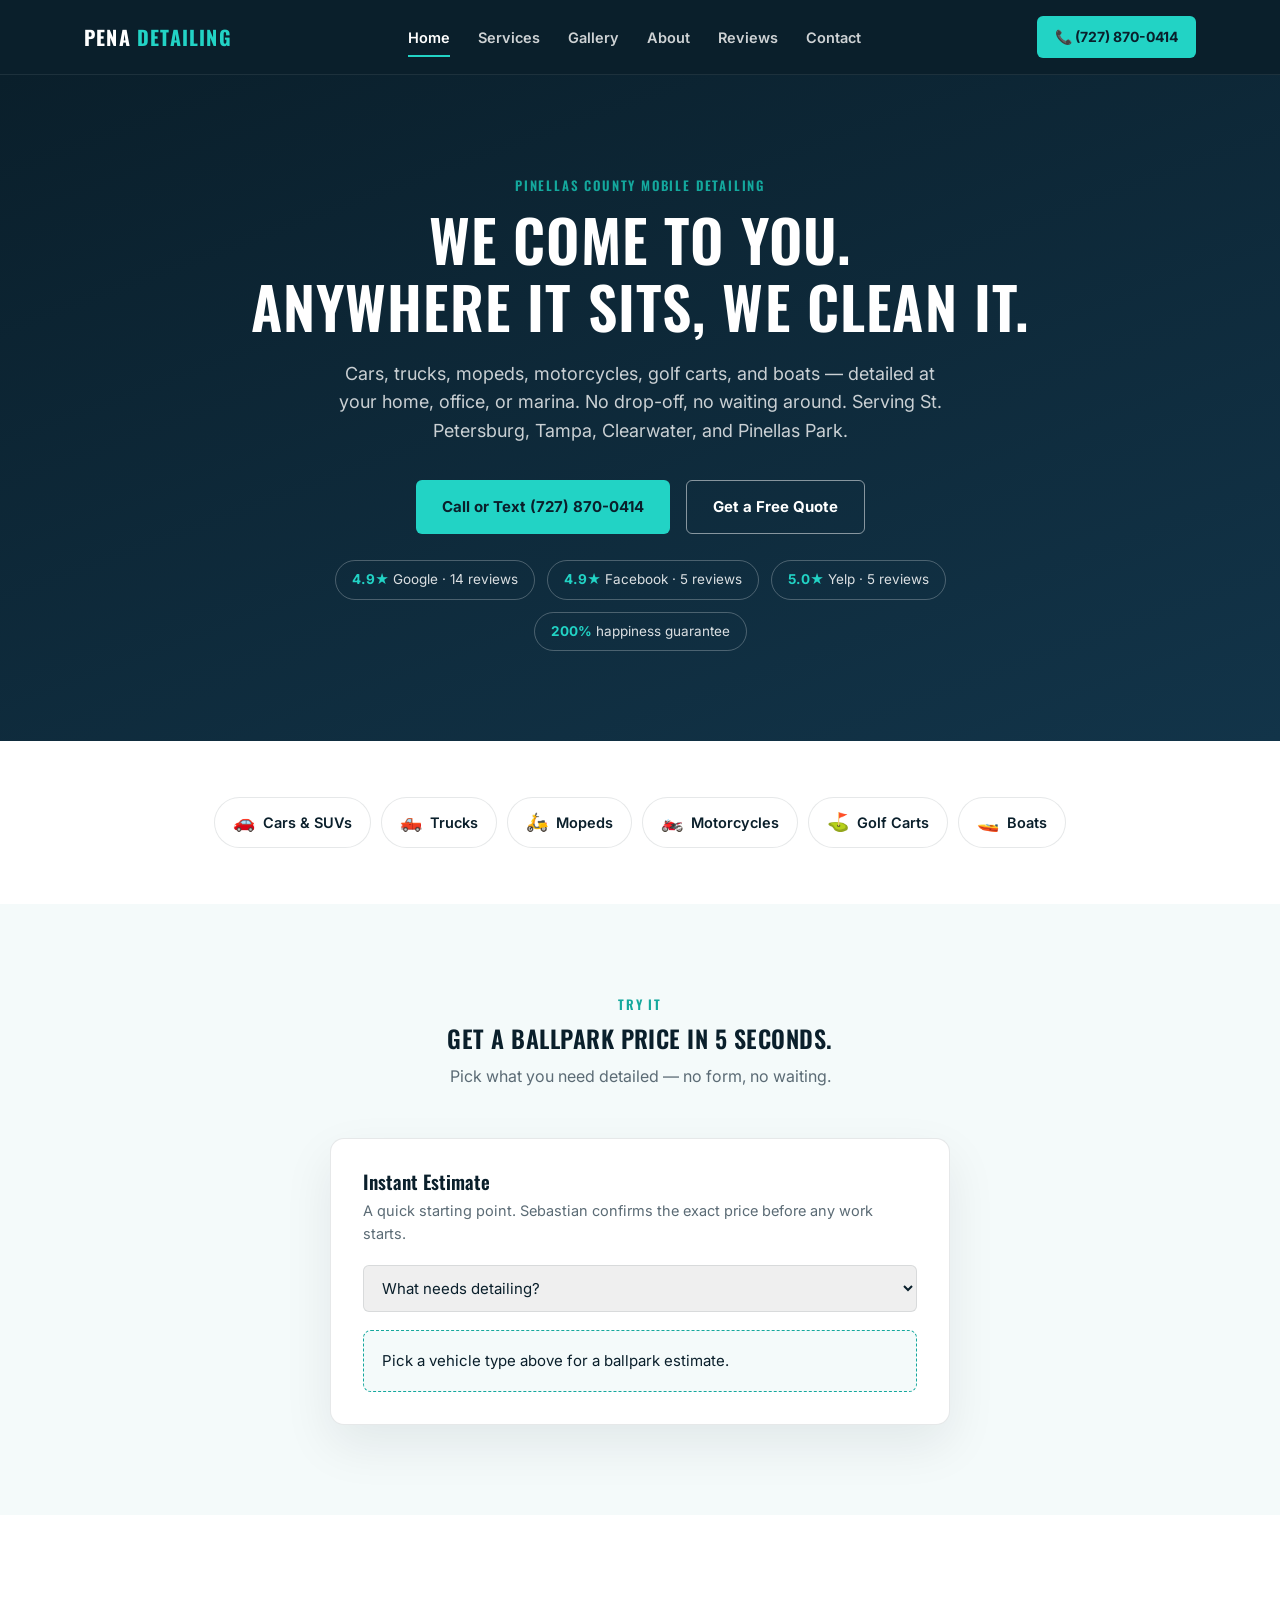
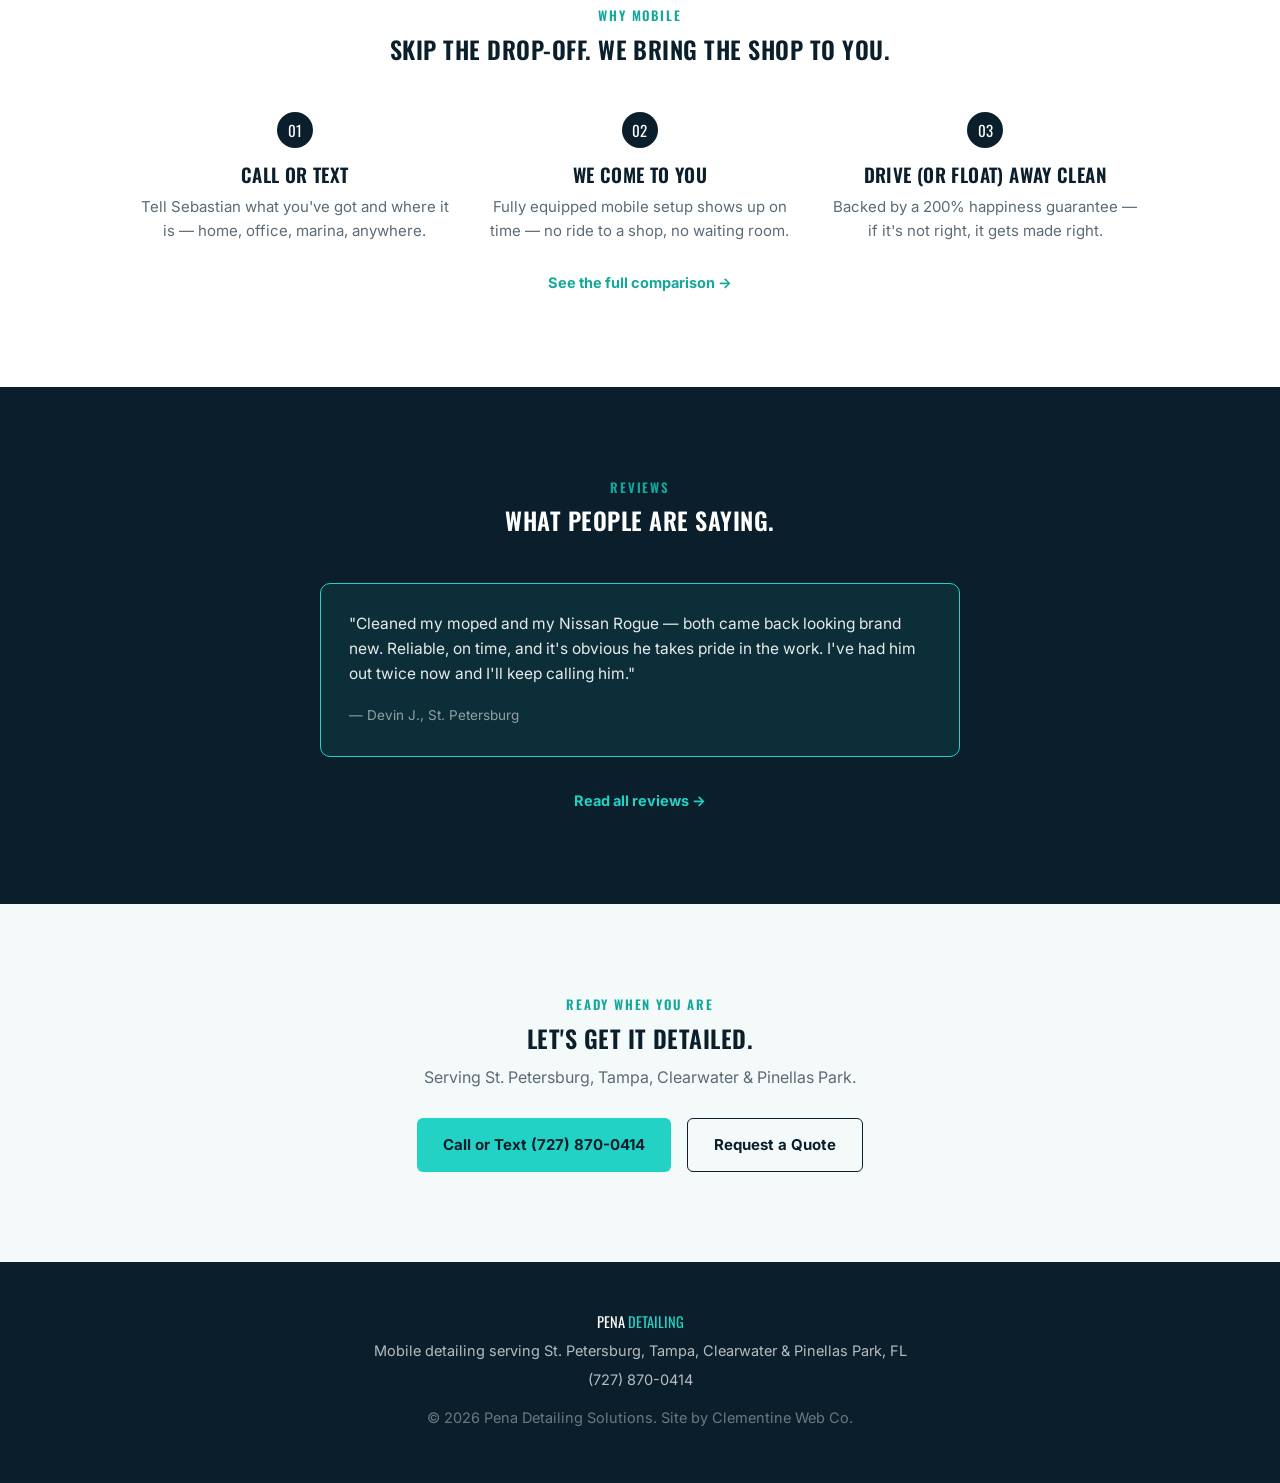
==== index.html @ 32591153 "Rebuild as full multi-page site with instant estimate tool Raised the bar since Sebastian already ha" ====
<!DOCTYPE html>
<html lang="en">
<head>
  <meta charset="UTF-8">
  <meta name="viewport" content="width=device-width, initial-scale=1.0">
  <title>Pena Detailing Solutions | Mobile Auto &amp; Boat Detailing — St. Petersburg, FL</title>
  <meta name="description" content="Mobile detailing that comes to you. Cars, trucks, mopeds, motorcycles, golf carts, and boats — detailed at your home, office, or marina across St. Petersburg, Tampa, Clearwater, and Pinellas Park.">

  <link rel="icon" href="data:,">
  <link rel="preconnect" href="https://fonts.googleapis.com">
  <link rel="preconnect" href="https://fonts.gstatic.com" crossorigin>
  <link href="https://fonts.googleapis.com/css2?family=Oswald:wght@500;600;700&family=Inter:wght@400;500;600;700&display=swap" rel="stylesheet">
  <link rel="stylesheet" href="styles.css">
</head>
<body>

  <header class="nav">
    <div class="nav__inner">
      <a href="index.html" class="nav__logo">PENA <span>DETAILING</span></a>
      <nav class="nav__links" id="navLinks">
        <a href="index.html">Home</a>
        <a href="services.html">Services</a>
        <a href="gallery.html">Gallery</a>
        <a href="about.html">About</a>
        <a href="reviews.html">Reviews</a>
        <a href="contact.html">Contact</a>
      </nav>
      <a href="tel:7278700414" class="btn btn--nav nav__cta">📞 (727) 870-0414</a>
      <button class="nav__toggle" id="navToggle" aria-label="Toggle menu" aria-expanded="false">☰</button>
    </div>
  </header>

  <main>

    <!-- HERO -->
    <section class="hero">
      <div class="hero__inner">
        <p class="eyebrow">Pinellas County Mobile Detailing</p>
        <h1>We come to you.<br>Anywhere it sits, we clean it.</h1>
        <p class="hero__sub">Cars, trucks, mopeds, motorcycles, golf carts, and boats — detailed at your home, office, or marina. No drop-off, no waiting around. Serving St. Petersburg, Tampa, Clearwater, and Pinellas Park.</p>
        <div class="hero__actions">
          <a href="tel:7278700414" class="btn btn--primary">Call or Text (727) 870-0414</a>
          <a href="contact.html" class="btn btn--ghost">Get a Free Quote</a>
        </div>
        <div class="badge-row">
          <span class="badge-pill"><strong>4.9★</strong> Google · 14 reviews</span>
          <span class="badge-pill"><strong>4.9★</strong> Facebook · 5 reviews</span>
          <span class="badge-pill"><strong>5.0★</strong> Yelp · 5 reviews</span>
          <span class="badge-pill"><strong>200%</strong> happiness guarantee</span>
        </div>
      </div>
    </section>

    <!-- VEHICLE STRIP -->
    <section class="services reveal" style="padding-top:56px; padding-bottom:56px;">
      <div class="vehicle-strip">
        <span class="vehicle-chip"><span class="emoji">🚗</span> Cars &amp; SUVs</span>
        <span class="vehicle-chip"><span class="emoji">🛻</span> Trucks</span>
        <span class="vehicle-chip"><span class="emoji">🛵</span> Mopeds</span>
        <span class="vehicle-chip"><span class="emoji">🏍️</span> Motorcycles</span>
        <span class="vehicle-chip"><span class="emoji">⛳</span> Golf Carts</span>
        <span class="vehicle-chip"><span class="emoji">🚤</span> Boats</span>
      </div>
    </section>

    <!-- INSTANT ESTIMATE -->
    <section class="how reveal">
      <div class="section__head">
        <p class="eyebrow">Try It</p>
        <h2>Get a ballpark price in 5 seconds.</h2>
        <p class="section__sub">Pick what you need detailed — no form, no waiting.</p>
      </div>
      <div class="estimator">
        <h3>Instant Estimate</h3>
        <p class="estimator__sub">A quick starting point. Sebastian confirms the exact price before any work starts.</p>
        <div class="estimator__row">
          <select id="est-vehicle">
            <option value="" disabled selected>What needs detailing?</option>
            <option value="car">Car / SUV</option>
            <option value="truck">Truck</option>
            <option value="moped">Moped</option>
            <option value="motorcycle">Motorcycle</option>
            <option value="golfcart">Golf Cart</option>
            <option value="boat">Boat</option>
          </select>
          <div id="est-length-wrap" style="display:none; flex:1; min-width:160px;">
            <input type="number" id="est-length" placeholder="Boat length (ft)" min="1">
          </div>
        </div>
        <div class="estimator__result" id="est-result">Pick a vehicle type above for a ballpark estimate.</div>
      </div>
    </section>

    <!-- WHY MOBILE (condensed) -->
    <section class="services reveal">
      <div class="section__head">
        <p class="eyebrow">Why Mobile</p>
        <h2>Skip the drop-off. We bring the shop to you.</h2>
      </div>
      <div class="how-grid">
        <div class="how-step">
          <span class="how-step__num">01</span>
          <h3>Call or text</h3>
          <p>Tell Sebastian what you've got and where it is — home, office, marina, anywhere.</p>
        </div>
        <div class="how-step">
          <span class="how-step__num">02</span>
          <h3>We come to you</h3>
          <p>Fully equipped mobile setup shows up on time — no ride to a shop, no waiting room.</p>
        </div>
        <div class="how-step">
          <span class="how-step__num">03</span>
          <h3>Drive (or float) away clean</h3>
          <p>Backed by a 200% happiness guarantee — if it's not right, it gets made right.</p>
        </div>
      </div>
      <p style="text-align:center; margin-top:20px;"><a href="about.html" class="section__link">See the full comparison →</a></p>
    </section>

    <!-- FEATURED REVIEW -->
    <section class="reviews reveal">
      <div class="section__head">
        <p class="eyebrow">Reviews</p>
        <h2>What people are saying.</h2>
      </div>
      <div class="review-grid" style="grid-template-columns: 1fr; max-width:640px;">
        <blockquote class="review review--featured">
          <p>"Cleaned my moped and my Nissan Rogue — both came back looking brand new. Reliable, on time, and it's obvious he takes pride in the work. I've had him out twice now and I'll keep calling him."</p>
          <cite>— Devin J., St. Petersburg</cite>
        </blockquote>
      </div>
      <p style="text-align:center; margin-top:24px;"><a href="reviews.html" class="section__link" style="color: var(--aqua);">Read all reviews →</a></p>
    </section>

    <!-- FINAL CTA -->
    <section class="contact reveal">
      <div class="contact__inner">
        <p class="eyebrow">Ready When You Are</p>
        <h2>Let's get it detailed.</h2>
        <p class="section__sub">Serving St. Petersburg, Tampa, Clearwater &amp; Pinellas Park.</p>
        <div style="margin-top:28px; display:flex; gap:16px; justify-content:center; flex-wrap:wrap;">
          <a href="tel:7278700414" class="btn btn--primary">Call or Text (727) 870-0414</a>
          <a href="contact.html" class="btn btn--ghost" style="color:var(--navy); border-color: var(--navy);">Request a Quote</a>
        </div>
      </div>
    </section>

  </main>

  <footer class="footer">
    <div class="footer__inner">
      <p class="footer__logo">PENA <span>DETAILING</span></p>
      <p>Mobile detailing serving St. Petersburg, Tampa, Clearwater &amp; Pinellas Park, FL</p>
      <p><a href="tel:7278700414">(727) 870-0414</a></p>
      <p class="footer__fine">© 2026 Pena Detailing Solutions. Site by Clementine Web Co.</p>
    </div>
  </footer>

  <a href="tel:7278700414" class="sticky-call">📞 Call or Text (727) 870-0414</a>

  <script src="script.js"></script>
</body>
</html>
---- styles.css ----
:root {
  --navy: #0A1F2B;
  --navy-2: #0F2C3D;
  --navy-3: #123449;
  --aqua: #22D3C5;
  --aqua-dark: #14A89D;
  --white: #FFFFFF;
  --ink: #0A1F2B;
  --muted: #5B6B75;
  --line: rgba(10, 31, 43, 0.1);

  --font-display: 'Oswald', sans-serif;
  --font-body: 'Inter', sans-serif;
}

* { box-sizing: border-box; margin: 0; padding: 0; }

html { scroll-behavior: smooth; }

body {
  font-family: var(--font-body);
  color: var(--ink);
  background: var(--white);
  line-height: 1.6;
  -webkit-font-smoothing: antialiased;
}

h1, h2, h3 {
  font-family: var(--font-display);
  font-weight: 600;
  text-transform: uppercase;
  letter-spacing: 0.02em;
  line-height: 1.15;
}

a { color: inherit; text-decoration: none; }

.eyebrow {
  font-family: var(--font-display);
  font-weight: 600;
  letter-spacing: 0.14em;
  text-transform: uppercase;
  font-size: 13px;
  color: var(--aqua-dark);
  margin-bottom: 10px;
}

.section__head { max-width: 640px; margin: 0 auto 48px; text-align: center; }
.section__sub { color: var(--muted); font-size: 16px; margin-top: 12px; }
.placeholder-flag { font-style: italic; opacity: 0.85; }

/* Buttons */
.btn {
  display: inline-flex;
  align-items: center;
  justify-content: center;
  gap: 8px;
  padding: 14px 26px;
  border-radius: 6px;
  font-weight: 700;
  font-size: 15px;
  transition: transform 0.15s ease, box-shadow 0.15s ease, background 0.15s ease;
  white-space: nowrap;
}
.btn--primary { background: var(--aqua); color: var(--navy); }
.btn--primary:hover { background: var(--aqua-dark); transform: translateY(-1px); }
.btn--ghost { background: transparent; color: var(--white); border: 1.5px solid rgba(255,255,255,0.5); }
.btn--ghost:hover { border-color: var(--white); }
.btn--large { padding: 18px 32px; font-size: 17px; width: 100%; }
.btn--nav { background: var(--aqua); color: var(--navy); padding: 10px 18px; font-size: 14px; }
.btn--nav:hover { background: var(--aqua-dark); }

/* Nav */
.nav {
  position: sticky; top: 0; z-index: 100;
  background: var(--navy);
  border-bottom: 1px solid rgba(255,255,255,0.08);
}
.nav__inner {
  max-width: 1160px; margin: 0 auto; padding: 16px 24px;
  display: flex; align-items: center; justify-content: space-between; gap: 24px;
}
.nav__logo {
  font-family: var(--font-display); font-weight: 700; letter-spacing: 0.06em;
  color: var(--white); font-size: 20px;
}
.nav__logo span { color: var(--aqua); }
.nav__links { display: flex; gap: 28px; font-weight: 600; font-size: 14.5px; }
.nav__links a { color: rgba(255,255,255,0.8); position: relative; padding: 4px 0; }
.nav__links a:hover { color: var(--white); }
.nav__links a.is-active { color: var(--white); }
.nav__links a.is-active::after {
  content: ''; position: absolute; left: 0; right: 0; bottom: -4px; height: 2px; background: var(--aqua);
}
.nav__toggle {
  display: none; background: none; border: none; color: var(--white); font-size: 26px;
  line-height: 1; cursor: pointer;
}

@media (max-width: 820px) {
  .nav__links {
    position: absolute; top: 100%; left: 0; right: 0; background: var(--navy);
    flex-direction: column; gap: 0; max-height: 0; overflow: hidden;
    transition: max-height 0.25s ease; border-bottom: 1px solid rgba(255,255,255,0.08);
  }
  .nav__links.open { max-height: 320px; }
  .nav__links a { padding: 16px 24px; border-top: 1px solid rgba(255,255,255,0.06); }
  .nav__toggle { display: block; }
  .nav__cta { display: none; }
}

/* Mobile sticky call bar */
.sticky-call {
  display: none;
}
@media (max-width: 820px) {
  .sticky-call {
    display: flex; position: fixed; bottom: 0; left: 0; right: 0; z-index: 90;
    background: var(--aqua); color: var(--navy); padding: 14px;
    align-items: center; justify-content: center; gap: 8px;
    font-family: var(--font-display); font-weight: 600; letter-spacing: 0.03em;
    box-shadow: 0 -6px 20px rgba(0,0,0,0.15);
  }
  body { padding-bottom: 58px; }
}

/* Hero */
.hero {
  background: linear-gradient(160deg, var(--navy) 0%, var(--navy-3) 100%);
  color: var(--white);
  padding: 100px 24px 90px;
  text-align: center;
}
.hero__inner { max-width: 780px; margin: 0 auto; }
.hero h1 { font-size: clamp(34px, 5.5vw, 58px); margin-bottom: 20px; }
.hero__sub { font-size: 18px; color: rgba(255,255,255,0.78); max-width: 620px; margin: 0 auto 34px; }
.hero__actions { display: flex; gap: 16px; justify-content: center; flex-wrap: wrap; margin-bottom: 26px; }
.hero__note { font-size: 14px; color: rgba(255,255,255,0.55); }

/* Services */
.services { padding: 90px 24px; max-width: 1160px; margin: 0 auto; }
.service-grid {
  display: grid; grid-template-columns: repeat(3, 1fr); gap: 24px;
}
.service-card {
  border: 1px solid var(--line); border-radius: 10px; padding: 32px 26px;
  transition: box-shadow 0.15s ease, transform 0.15s ease;
}
.service-card:hover { box-shadow: 0 12px 32px rgba(10,31,43,0.08); transform: translateY(-3px); }
.service-card__icon { font-size: 32px; display: block; margin-bottom: 14px; }
.service-card h3 { font-size: 20px; margin-bottom: 10px; }
.service-card p { color: var(--muted); font-size: 15px; margin-bottom: 14px; }
.service-card__price {
  font-family: var(--font-display); font-weight: 600; color: var(--aqua-dark);
  font-size: 18px; margin: 0; text-transform: none; letter-spacing: 0;
}

@media (max-width: 860px) {
  .service-grid { grid-template-columns: repeat(2, 1fr); }
}
@media (max-width: 560px) {
  .service-grid { grid-template-columns: 1fr; }
}

/* How it works */
.how { background: #F4FAFA; padding: 90px 24px; }
.how-grid {
  max-width: 1000px; margin: 0 auto;
  display: grid; grid-template-columns: repeat(3, 1fr); gap: 36px; text-align: center;
}
.how-step__num {
  display: inline-block; font-family: var(--font-display); font-size: 15px;
  color: var(--white); background: var(--navy); border-radius: 50%;
  width: 36px; height: 36px; line-height: 36px; margin-bottom: 16px;
}
.how-step h3 { font-size: 19px; margin-bottom: 10px; }
.how-step p { color: var(--muted); font-size: 15px; }

@media (max-width: 720px) {
  .how-grid { grid-template-columns: 1fr; }
}

/* Gallery */
.gallery { padding: 90px 24px; max-width: 1160px; margin: 0 auto; }
.gallery-grid { display: grid; grid-template-columns: repeat(4, 1fr); gap: 18px; }
.gallery-tile {
  aspect-ratio: 4/5; border-radius: 10px;
  background: repeating-linear-gradient(135deg, var(--navy-2), var(--navy-2) 12px, var(--navy-3) 12px, var(--navy-3) 24px);
  display: flex; align-items: flex-end; padding: 16px;
}
.gallery-tile span {
  color: rgba(255,255,255,0.75); font-size: 13px; font-weight: 600;
  background: rgba(10,31,43,0.55); padding: 6px 10px; border-radius: 4px;
}

@media (max-width: 860px) {
  .gallery-grid { grid-template-columns: repeat(2, 1fr); }
}

/* Reviews */
.reviews { background: var(--navy); color: var(--white); padding: 90px 24px; }
.reviews .section__sub { color: rgba(255,255,255,0.7); }
.rating-row {
  display: flex; gap: 14px; justify-content: center; flex-wrap: wrap; margin-bottom: 48px;
}
.rating-pill {
  border: 1px solid rgba(255,255,255,0.2); border-radius: 999px;
  padding: 10px 20px; font-size: 14px; color: rgba(255,255,255,0.85);
}
.rating-pill strong { color: var(--aqua); margin-right: 6px; }
.review-grid {
  max-width: 1100px; margin: 0 auto;
  display: grid; grid-template-columns: repeat(3, 1fr); gap: 24px;
}
.review {
  background: rgba(255,255,255,0.05); border: 1px solid rgba(255,255,255,0.1);
  border-radius: 10px; padding: 28px;
}
.review--featured { border-color: var(--aqua); background: rgba(34,211,197,0.08); }
.review p { font-size: 15.5px; margin-bottom: 16px; color: rgba(255,255,255,0.9); }
.review cite { font-size: 13.5px; color: rgba(255,255,255,0.55); font-style: normal; }

@media (max-width: 860px) {
  .review-grid { grid-template-columns: 1fr; }
}

/* About */
.about { padding: 90px 24px; }
.about__inner { max-width: 700px; margin: 0 auto; text-align: center; }
.about h2 { margin-bottom: 24px; font-size: clamp(26px, 4vw, 36px); }
.about p { color: var(--muted); font-size: 16.5px; margin-bottom: 16px; }

/* Contact */
.contact { background: #F4FAFA; padding: 90px 24px; }
.contact__inner { max-width: 720px; margin: 0 auto; text-align: center; }
.contact__grid { display: flex; flex-direction: column; gap: 24px; align-items: center; margin-top: 36px; }

.quote-form {
  width: 100%; max-width: 480px; text-align: left;
  background: var(--white); border: 1px solid var(--line); border-radius: 10px;
  padding: 28px; display: flex; flex-direction: column; gap: 14px;
}
.form-row { display: flex; gap: 12px; }
.quote-form input, .quote-form select, .quote-form textarea {
  width: 100%; padding: 12px 14px; border: 1px solid var(--line); border-radius: 6px;
  font-family: var(--font-body); font-size: 15px; color: var(--ink);
}
.quote-form input:focus, .quote-form select:focus, .quote-form textarea:focus {
  outline: none; border-color: var(--aqua-dark);
}
.form-note { font-size: 12.5px; color: var(--muted); text-align: center; }

@media (max-width: 520px) {
  .form-row { flex-direction: column; }
}

/* Footer */
.footer { background: var(--navy); color: rgba(255,255,255,0.7); padding: 48px 24px; text-align: center; }
.footer__logo { font-family: var(--font-display); font-size: 20px; color: var(--white); margin-bottom: 12px; }
.footer__logo span { color: var(--aqua); }
.footer p { margin-bottom: 6px; font-size: 14.5px; }
.footer__fine { font-size: 12.5px; color: rgba(255,255,255,0.4); margin-top: 14px; }

/* Scroll reveal */
.reveal { opacity: 0; transform: translateY(18px); transition: opacity 0.6s ease, transform 0.6s ease; }
.reveal.is-visible { opacity: 1; transform: none; }

/* Interior page hero (Services / Gallery / About / Reviews / Contact) */
.page-hero {
  background: linear-gradient(160deg, var(--navy) 0%, var(--navy-3) 100%);
  color: var(--white); padding: 72px 24px 56px; text-align: center;
}
.page-hero h1 { font-size: clamp(30px, 4.5vw, 46px); margin-bottom: 14px; }
.page-hero p { color: rgba(255,255,255,0.75); max-width: 560px; margin: 0 auto; font-size: 16.5px; }

/* Home page section links ("See all X") */
.section__link {
  display: inline-block; margin-top: 8px; font-weight: 700; font-size: 14.5px;
  color: var(--aqua-dark); border-bottom: 2px solid transparent;
}
.section__link:hover { border-color: var(--aqua-dark); }

/* Trust badges row (home hero) */
.badge-row { display: flex; gap: 12px; justify-content: center; flex-wrap: wrap; margin-top: 10px; }
.badge-pill {
  border: 1px solid rgba(255,255,255,0.25); border-radius: 999px; padding: 8px 16px;
  font-size: 13.5px; color: rgba(255,255,255,0.85);
}
.badge-pill strong { color: var(--aqua); }

/* Vehicle icon strip (home) */
.vehicle-strip {
  max-width: 1000px; margin: 0 auto; display: flex; justify-content: center;
  gap: 10px; flex-wrap: wrap;
}
.vehicle-chip {
  display: flex; align-items: center; gap: 8px; border: 1px solid var(--line);
  border-radius: 999px; padding: 10px 18px; font-weight: 600; font-size: 14.5px;
  background: var(--white);
}
.vehicle-chip span.emoji { font-size: 18px; }

/* Instant estimate widget */
.estimator {
  max-width: 620px; margin: 40px auto 0; background: var(--white);
  border: 1px solid var(--line); border-radius: 14px; padding: 32px;
  box-shadow: 0 20px 50px rgba(10,31,43,0.08);
}
.estimator h3 { font-size: 19px; margin-bottom: 6px; text-transform: none; letter-spacing: 0; }
.estimator__sub { color: var(--muted); font-size: 14.5px; margin-bottom: 20px; }
.estimator__row { display: flex; gap: 12px; flex-wrap: wrap; }
.estimator select, .estimator input {
  flex: 1; min-width: 160px; padding: 12px 14px; border: 1px solid var(--line);
  border-radius: 6px; font-family: var(--font-body); font-size: 15px; color: var(--ink);
}
.estimator__result {
  margin-top: 18px; padding: 18px; border-radius: 8px; background: #F4FAFA;
  border: 1px dashed var(--aqua-dark); font-size: 15px; min-height: 24px;
}
.estimator__result strong { font-family: var(--font-display); color: var(--aqua-dark); font-size: 20px; }

@media (max-width: 480px) {
  .estimator__row { flex-direction: column; }
}

/* Why mobile comparison table */
.compare { max-width: 760px; margin: 0 auto; border: 1px solid var(--line); border-radius: 12px; overflow: hidden; }
.compare-row { display: grid; grid-template-columns: 1.4fr 1fr 1fr; }
.compare-row + .compare-row { border-top: 1px solid var(--line); }
.compare-row > div { padding: 16px 18px; font-size: 14.5px; }
.compare-row.head { background: var(--navy); color: var(--white); font-family: var(--font-display); text-transform: uppercase; letter-spacing: 0.04em; font-size: 13px; }
.compare-row:not(.head) > div:first-child { font-weight: 600; color: var(--ink); }
.compare-row:not(.head) > div:nth-child(2) { color: var(--muted); }
.compare-row:not(.head) > div:nth-child(3) { color: var(--aqua-dark); font-weight: 700; }

@media (max-width: 620px) {
  .compare-row { grid-template-columns: 1fr; }
  .compare-row.head { display: none; }
  .compare-row:not(.head) { padding: 14px 18px 4px; display: block; }
  .compare-row:not(.head) > div { padding: 4px 0; }
  .compare-row:not(.head) > div:nth-child(2)::before { content: 'Traditional shop: '; font-weight: 600; color: var(--ink); }
  .compare-row:not(.head) > div:nth-child(3)::before { content: 'Pena Detailing: '; font-weight: 600; color: var(--ink); }
}

/* Service area list */
.area-grid {
  max-width: 700px; margin: 0 auto; display: grid; grid-template-columns: repeat(2, 1fr);
  gap: 14px 28px;
}
.area-item { display: flex; align-items: center; gap: 10px; font-weight: 600; font-size: 15.5px; }
.area-item .pin { color: var(--aqua-dark); font-size: 16px; }

@media (max-width: 520px) {
  .area-grid { grid-template-columns: 1fr; }
}

/* Services page: package rows */
.package {
  max-width: 900px; margin: 0 auto 20px; border: 1px solid var(--line); border-radius: 10px;
  padding: 26px 30px; display: flex; justify-content: space-between; align-items: center; gap: 20px; flex-wrap: wrap;
}
.package h3 { font-size: 19px; margin-bottom: 6px; text-transform: none; letter-spacing: 0; }
.package p { color: var(--muted); font-size: 14.5px; max-width: 480px; }
.package__price { font-family: var(--font-display); color: var(--aqua-dark); font-size: 22px; white-space: nowrap; }

/* FAQ */
.faq { max-width: 720px; margin: 0 auto; }
.faq-item { border-bottom: 1px solid var(--line); padding: 20px 0; }
.faq-item h3 { font-size: 16.5px; text-transform: none; letter-spacing: 0; margin-bottom: 8px; }
.faq-item p { color: var(--muted); font-size: 15px; }

/* Gallery page grouping */
.gallery-group-label {
  font-family: var(--font-display); text-transform: uppercase; letter-spacing: 0.06em;
  font-size: 14px; color: var(--muted); margin: 40px 0 16px; text-align: center;
}
.gallery-tile.has-video::before {
  content: '▶'; position: absolute; margin: auto; inset: 0; width: 44px; height: 44px;
  background: var(--aqua); color: var(--navy); border-radius: 50%; display: flex;
  align-items: center; justify-content: center; font-size: 15px;
}
.gallery-tile { position: relative; }
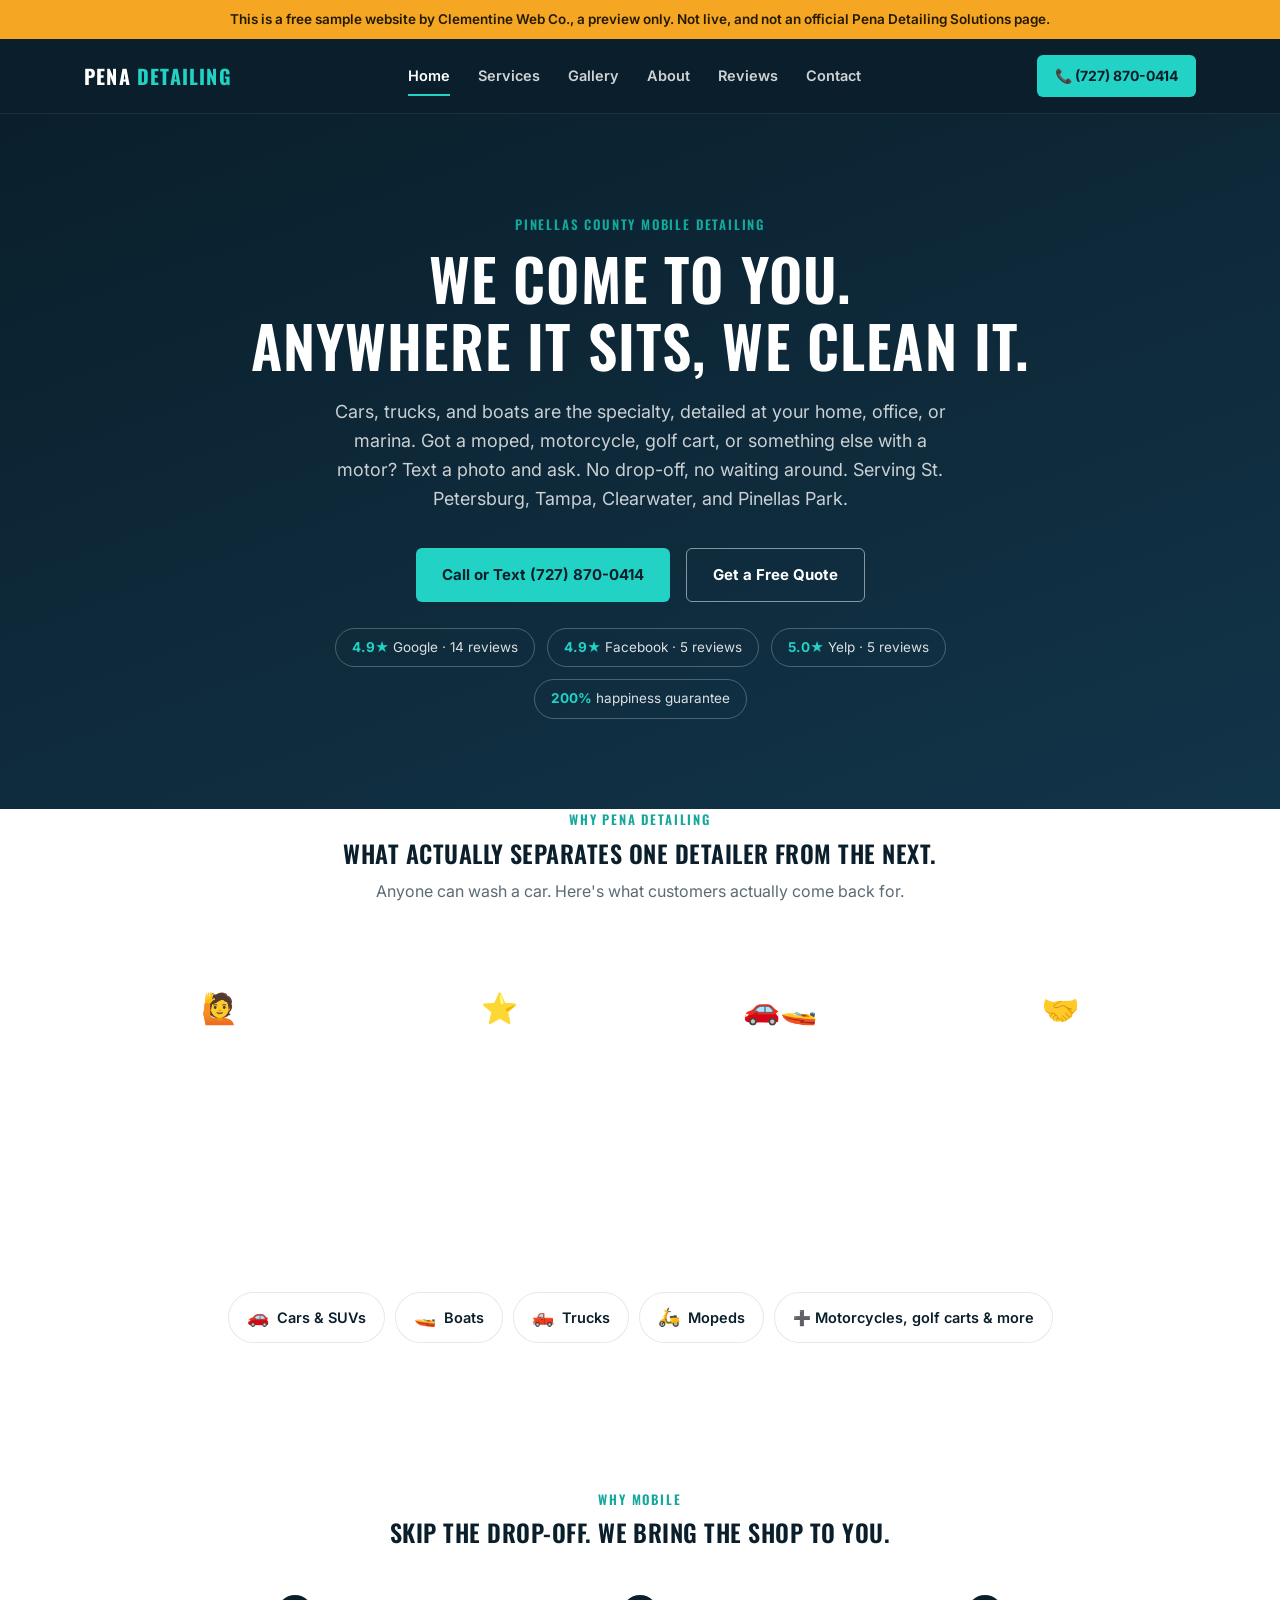
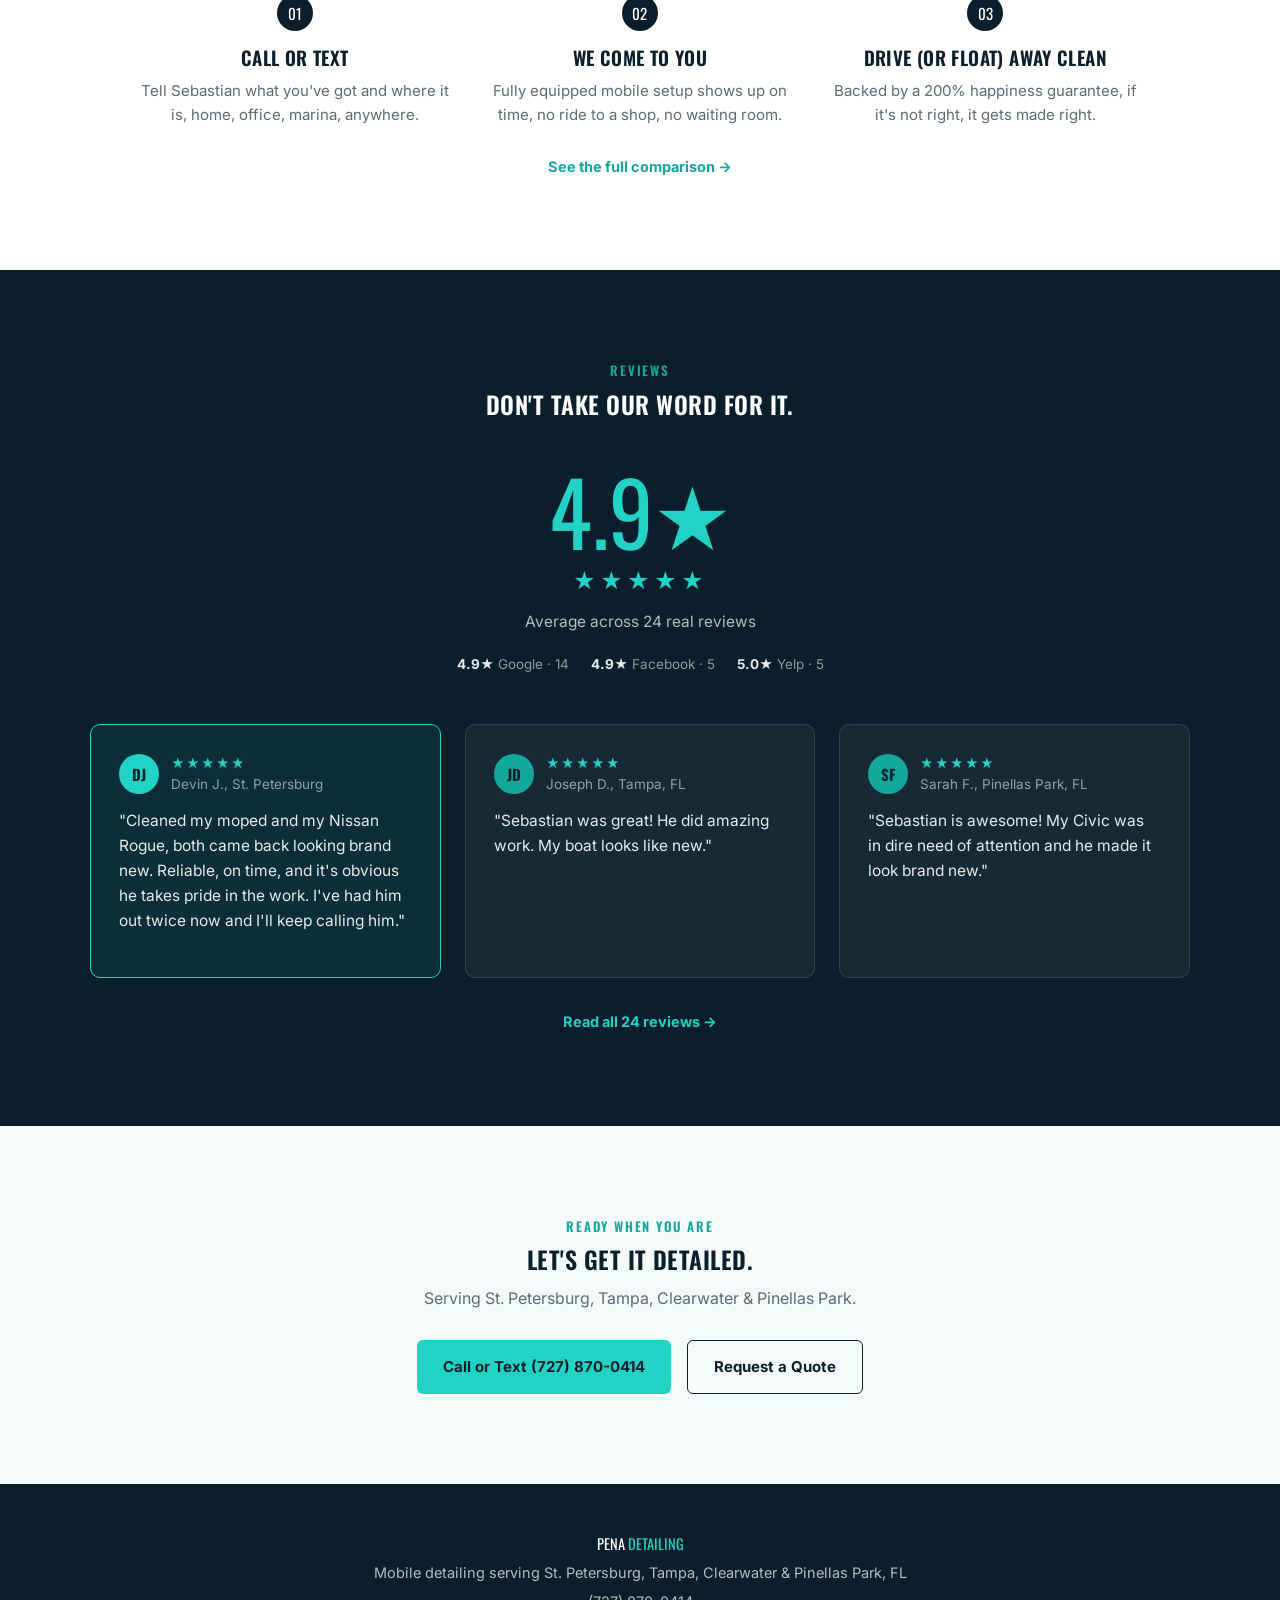
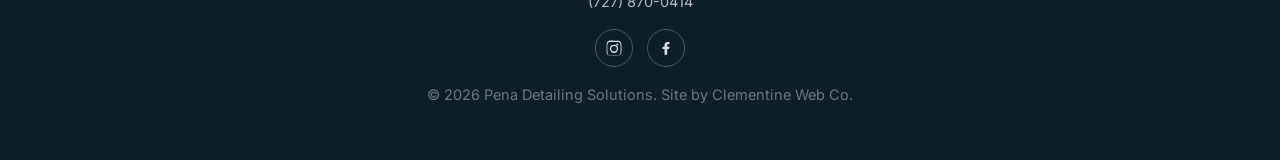
==== commit c64cb6f2: "Polish pass: real socials, bigger reviews, honest vehicle framing, no-email contact - Footer Instagr" ====
--- a/index.html
+++ b/index.html
@@ -3,8 +3,8 @@
 <head>
   <meta charset="UTF-8">
   <meta name="viewport" content="width=device-width, initial-scale=1.0">
-  <title>Pena Detailing Solutions | Mobile Auto &amp; Boat Detailing — St. Petersburg, FL</title>
-  <meta name="description" content="Mobile detailing that comes to you. Cars, trucks, mopeds, motorcycles, golf carts, and boats — detailed at your home, office, or marina across St. Petersburg, Tampa, Clearwater, and Pinellas Park.">
+  <title>Pena Detailing Solutions | Mobile Auto &amp; Boat Detailing, St. Petersburg, FL</title>
+  <meta name="description" content="Mobile detailing that comes to you. Cars, trucks, and boats are the specialty, plus mopeds, motorcycles, golf carts, and more, at your home, office, or marina across St. Petersburg, Tampa, Clearwater, and Pinellas Park.">
 
   <link rel="icon" href="data:,">
   <link rel="preconnect" href="https://fonts.googleapis.com">
@@ -14,6 +14,7 @@
 </head>
 <body>
 
+  <div class="preview-banner">This is a free sample website by Clementine Web Co., a preview only. Not live, and not an official Pena Detailing Solutions page.</div>
   <header class="nav">
     <div class="nav__inner">
       <a href="index.html" class="nav__logo">PENA <span>DETAILING</span></a>
@@ -37,7 +38,7 @@
       <div class="hero__inner">
         <p class="eyebrow">Pinellas County Mobile Detailing</p>
         <h1>We come to you.<br>Anywhere it sits, we clean it.</h1>
-        <p class="hero__sub">Cars, trucks, mopeds, motorcycles, golf carts, and boats — detailed at your home, office, or marina. No drop-off, no waiting around. Serving St. Petersburg, Tampa, Clearwater, and Pinellas Park.</p>
+        <p class="hero__sub">Cars, trucks, and boats are the specialty, detailed at your home, office, or marina. Got a moped, motorcycle, golf cart, or something else with a motor? Text a photo and ask. No drop-off, no waiting around. Serving St. Petersburg, Tampa, Clearwater, and Pinellas Park.</p>
         <div class="hero__actions">
           <a href="tel:7278700414" class="btn btn--primary">Call or Text (727) 870-0414</a>
           <a href="contact.html" class="btn btn--ghost">Get a Free Quote</a>
@@ -51,43 +52,45 @@
       </div>
     </section>
 
+    <!-- WHY CHOOSE PENA DETAILING -->
+    <section class="why reveal">
+      <div class="section__head">
+        <p class="eyebrow">Why Pena Detailing</p>
+        <h2>What actually separates one detailer from the next.</h2>
+        <p class="section__sub">Anyone can wash a car. Here's what customers actually come back for.</p>
+      </div>
+      <div class="why-grid">
+        <div class="why-card">
+          <span class="why-card__icon">🙋</span>
+          <h3>Sebastian shows up, every time</h3>
+          <p>No rotating crew, no subcontractors. The person who built the reputation is the person doing your job.</p>
+        </div>
+        <div class="why-card">
+          <span class="why-card__icon">⭐</span>
+          <h3>24 five-star reviews, three platforms</h3>
+          <p>4.9+ on Google, Facebook, and Yelp. Real customers across three separate sites, not just marketing copy.</p>
+        </div>
+        <div class="why-card">
+          <span class="why-card__icon">🚗🚤</span>
+          <h3>One call covers everything you own</h3>
+          <p>Cars, trucks, and boats are the specialty, plus mopeds and most anything else with a motor. Most detailers only touch one of those.</p>
+        </div>
+        <div class="why-card">
+          <span class="why-card__icon">🤝</span>
+          <h3>200% happiness guarantee</h3>
+          <p>Backed by an actual guarantee, not just a promise. If it's not right, it gets made right.</p>
+        </div>
+      </div>
+    </section>
+
     <!-- VEHICLE STRIP -->
     <section class="services reveal" style="padding-top:56px; padding-bottom:56px;">
       <div class="vehicle-strip">
         <span class="vehicle-chip"><span class="emoji">🚗</span> Cars &amp; SUVs</span>
+        <span class="vehicle-chip"><span class="emoji">🚤</span> Boats</span>
         <span class="vehicle-chip"><span class="emoji">🛻</span> Trucks</span>
         <span class="vehicle-chip"><span class="emoji">🛵</span> Mopeds</span>
-        <span class="vehicle-chip"><span class="emoji">🏍️</span> Motorcycles</span>
-        <span class="vehicle-chip"><span class="emoji">⛳</span> Golf Carts</span>
-        <span class="vehicle-chip"><span class="emoji">🚤</span> Boats</span>
-      </div>
-    </section>
-
-    <!-- INSTANT ESTIMATE -->
-    <section class="how reveal">
-      <div class="section__head">
-        <p class="eyebrow">Try It</p>
-        <h2>Get a ballpark price in 5 seconds.</h2>
-        <p class="section__sub">Pick what you need detailed — no form, no waiting.</p>
-      </div>
-      <div class="estimator">
-        <h3>Instant Estimate</h3>
-        <p class="estimator__sub">A quick starting point. Sebastian confirms the exact price before any work starts.</p>
-        <div class="estimator__row">
-          <select id="est-vehicle">
-            <option value="" disabled selected>What needs detailing?</option>
-            <option value="car">Car / SUV</option>
-            <option value="truck">Truck</option>
-            <option value="moped">Moped</option>
-            <option value="motorcycle">Motorcycle</option>
-            <option value="golfcart">Golf Cart</option>
-            <option value="boat">Boat</option>
-          </select>
-          <div id="est-length-wrap" style="display:none; flex:1; min-width:160px;">
-            <input type="number" id="est-length" placeholder="Boat length (ft)" min="1">
-          </div>
-        </div>
-        <div class="estimator__result" id="est-result">Pick a vehicle type above for a ballpark estimate.</div>
+        <span class="vehicle-chip">➕ Motorcycles, golf carts &amp; more</span>
       </div>
     </section>
 
@@ -101,35 +104,73 @@
         <div class="how-step">
           <span class="how-step__num">01</span>
           <h3>Call or text</h3>
-          <p>Tell Sebastian what you've got and where it is — home, office, marina, anywhere.</p>
+          <p>Tell Sebastian what you've got and where it is, home, office, marina, anywhere.</p>
         </div>
         <div class="how-step">
           <span class="how-step__num">02</span>
           <h3>We come to you</h3>
-          <p>Fully equipped mobile setup shows up on time — no ride to a shop, no waiting room.</p>
+          <p>Fully equipped mobile setup shows up on time, no ride to a shop, no waiting room.</p>
         </div>
         <div class="how-step">
           <span class="how-step__num">03</span>
           <h3>Drive (or float) away clean</h3>
-          <p>Backed by a 200% happiness guarantee — if it's not right, it gets made right.</p>
+          <p>Backed by a 200% happiness guarantee, if it's not right, it gets made right.</p>
         </div>
       </div>
       <p style="text-align:center; margin-top:20px;"><a href="about.html" class="section__link">See the full comparison →</a></p>
     </section>
 
-    <!-- FEATURED REVIEW -->
+    <!-- REVIEWS -->
     <section class="reviews reveal">
       <div class="section__head">
         <p class="eyebrow">Reviews</p>
-        <h2>What people are saying.</h2>
-      </div>
-      <div class="review-grid" style="grid-template-columns: 1fr; max-width:640px;">
+        <h2>Don't take our word for it.</h2>
+      </div>
+
+      <div class="review-stat">
+        <div class="review-stat__number">4.9★</div>
+        <div class="review-stat__stars">★★★★★</div>
+        <p class="review-stat__label">Average across 24 real reviews</p>
+        <div class="review-stat__breakdown">
+          <span><strong>4.9★</strong> Google · 14</span>
+          <span><strong>4.9★</strong> Facebook · 5</span>
+          <span><strong>5.0★</strong> Yelp · 5</span>
+        </div>
+      </div>
+
+      <div class="review-grid">
         <blockquote class="review review--featured">
-          <p>"Cleaned my moped and my Nissan Rogue — both came back looking brand new. Reliable, on time, and it's obvious he takes pride in the work. I've had him out twice now and I'll keep calling him."</p>
-          <cite>— Devin J., St. Petersburg</cite>
+          <div class="review__top">
+            <div class="review__avatar">DJ</div>
+            <div class="review__meta">
+              <div class="review__stars">★★★★★</div>
+              <cite>Devin J., St. Petersburg</cite>
+            </div>
+          </div>
+          <p>"Cleaned my moped and my Nissan Rogue, both came back looking brand new. Reliable, on time, and it's obvious he takes pride in the work. I've had him out twice now and I'll keep calling him."</p>
         </blockquote>
-      </div>
-      <p style="text-align:center; margin-top:24px;"><a href="reviews.html" class="section__link" style="color: var(--aqua);">Read all reviews →</a></p>
+        <blockquote class="review">
+          <div class="review__top">
+            <div class="review__avatar">JD</div>
+            <div class="review__meta">
+              <div class="review__stars">★★★★★</div>
+              <cite>Joseph D., Tampa, FL</cite>
+            </div>
+          </div>
+          <p>"Sebastian was great! He did amazing work. My boat looks like new."</p>
+        </blockquote>
+        <blockquote class="review">
+          <div class="review__top">
+            <div class="review__avatar">SF</div>
+            <div class="review__meta">
+              <div class="review__stars">★★★★★</div>
+              <cite>Sarah F., Pinellas Park, FL</cite>
+            </div>
+          </div>
+          <p>"Sebastian is awesome! My Civic was in dire need of attention and he made it look brand new."</p>
+        </blockquote>
+      </div>
+      <p style="text-align:center; margin-top:24px;"><a href="reviews.html" class="section__link" style="color: var(--aqua);">Read all 24 reviews →</a></p>
     </section>
 
     <!-- FINAL CTA -->
@@ -152,6 +193,14 @@
       <p class="footer__logo">PENA <span>DETAILING</span></p>
       <p>Mobile detailing serving St. Petersburg, Tampa, Clearwater &amp; Pinellas Park, FL</p>
       <p><a href="tel:7278700414">(727) 870-0414</a></p>
+      <div class="footer__social">
+        <a href="https://www.instagram.com/penasolutionsdetailing/" target="_blank" rel="noopener" aria-label="Instagram">
+          <svg viewBox="0 0 24 24"><path d="M12 2.2c3.2 0 3.6 0 4.8.1 1.2.1 1.9.2 2.4.4.6.2 1 .5 1.4.9.4.4.7.8.9 1.4.2.5.3 1.2.4 2.4.1 1.2.1 1.6.1 4.8s0 3.6-.1 4.8c-.1 1.2-.2 1.9-.4 2.4-.2.6-.5 1-.9 1.4-.4.4-.8.7-1.4.9-.5.2-1.2.3-2.4.4-1.2.1-1.6.1-4.8.1s-3.6 0-4.8-.1c-1.2-.1-1.9-.2-2.4-.4-.6-.2-1-.5-1.4-.9-.4-.4-.7-.8-.9-1.4-.2-.5-.3-1.2-.4-2.4C2.2 15.6 2.2 15.2 2.2 12s0-3.6.1-4.8c.1-1.2.2-1.9.4-2.4.2-.6.5-1 .9-1.4.4-.4.8-.7 1.4-.9.5-.2 1.2-.3 2.4-.4C8.4 2.2 8.8 2.2 12 2.2zm0 1.8c-3.1 0-3.5 0-4.7.1-1 .05-1.5.2-1.9.3-.5.2-.8.4-1.1.7-.3.3-.5.6-.7 1.1-.1.4-.3.9-.3 1.9-.1 1.2-.1 1.6-.1 4.7s0 3.5.1 4.7c.05 1 .2 1.5.3 1.9.2.5.4.8.7 1.1.3.3.6.5 1.1.7.4.1.9.3 1.9.3 1.2.1 1.6.1 4.7.1s3.5 0 4.7-.1c1-.05 1.5-.2 1.9-.3.5-.2.8-.4 1.1-.7.3-.3.5-.6.7-1.1.1-.4.3-.9.3-1.9.1-1.2.1-1.6.1-4.7s0-3.5-.1-4.7c-.05-1-.2-1.5-.3-1.9-.2-.5-.4-.8-.7-1.1-.3-.3-.6-.5-1.1-.7-.4-.1-.9-.3-1.9-.3-1.2-.1-1.6-.1-4.7-.1zm0 3.5a5.5 5.5 0 1 1 0 11 5.5 5.5 0 0 1 0-11zm0 1.8a3.7 3.7 0 1 0 0 7.4 3.7 3.7 0 0 0 0-7.4zm5.7-2a1.3 1.3 0 1 1-2.6 0 1.3 1.3 0 0 1 2.6 0z"/></svg>
+        </a>
+        <a href="https://www.facebook.com/people/Sebastian-Pena/100035307390961/" target="_blank" rel="noopener" aria-label="Facebook">
+          <svg viewBox="0 0 24 24"><path d="M13.5 21v-7.6h2.6l.4-3H13.5V8.4c0-.9.2-1.5 1.5-1.5h1.6V4.2C16.3 4.1 15.3 4 14.1 4c-2.4 0-4.1 1.5-4.1 4.2v2.2H7.4v3h2.6V21h3.5z"/></svg>
+        </a>
+      </div>
       <p class="footer__fine">© 2026 Pena Detailing Solutions. Site by Clementine Web Co.</p>
     </div>
   </footer>
--- a/styles.css
+++ b/styles.css
@@ -14,6 +14,13 @@
 }
 
 * { box-sizing: border-box; margin: 0; padding: 0; }
+
+/* Preview notice, remove this whole block when/if this becomes the real site */
+.preview-banner {
+  background: #F5A623; color: #241A00; text-align: center;
+  font-family: var(--font-body); font-weight: 600; font-size: 13.5px;
+  padding: 10px 16px; line-height: 1.4;
+}
 
 html { scroll-behavior: smooth; }
 
@@ -300,29 +307,6 @@
 }
 .vehicle-chip span.emoji { font-size: 18px; }
 
-/* Instant estimate widget */
-.estimator {
-  max-width: 620px; margin: 40px auto 0; background: var(--white);
-  border: 1px solid var(--line); border-radius: 14px; padding: 32px;
-  box-shadow: 0 20px 50px rgba(10,31,43,0.08);
-}
-.estimator h3 { font-size: 19px; margin-bottom: 6px; text-transform: none; letter-spacing: 0; }
-.estimator__sub { color: var(--muted); font-size: 14.5px; margin-bottom: 20px; }
-.estimator__row { display: flex; gap: 12px; flex-wrap: wrap; }
-.estimator select, .estimator input {
-  flex: 1; min-width: 160px; padding: 12px 14px; border: 1px solid var(--line);
-  border-radius: 6px; font-family: var(--font-body); font-size: 15px; color: var(--ink);
-}
-.estimator__result {
-  margin-top: 18px; padding: 18px; border-radius: 8px; background: #F4FAFA;
-  border: 1px dashed var(--aqua-dark); font-size: 15px; min-height: 24px;
-}
-.estimator__result strong { font-family: var(--font-display); color: var(--aqua-dark); font-size: 20px; }
-
-@media (max-width: 480px) {
-  .estimator__row { flex-direction: column; }
-}
-
 /* Why mobile comparison table */
 .compare { max-width: 760px; margin: 0 auto; border: 1px solid var(--line); border-radius: 12px; overflow: hidden; }
 .compare-row { display: grid; grid-template-columns: 1.4fr 1fr 1fr; }
@@ -380,3 +364,73 @@
   align-items: center; justify-content: center; font-size: 15px;
 }
 .gallery-tile { position: relative; }
+
+/* Footer social icons */
+.footer__social { display: flex; gap: 14px; justify-content: center; margin: 16px 0; }
+.footer__social a {
+  width: 38px; height: 38px; border-radius: 50%; border: 1px solid rgba(255,255,255,0.25);
+  display: flex; align-items: center; justify-content: center; transition: border-color 0.15s ease, background 0.15s ease;
+}
+.footer__social a:hover { border-color: var(--aqua); background: rgba(34,211,197,0.1); }
+.footer__social svg { width: 18px; height: 18px; fill: rgba(255,255,255,0.85); }
+
+/* Why Choose / differentiators */
+.why-grid {
+  max-width: 1100px; margin: 0 auto; display: grid; grid-template-columns: repeat(4, 1fr); gap: 22px;
+}
+.why-card {
+  text-align: center; padding: 30px 20px; border-radius: 10px; background: rgba(255,255,255,0.04);
+  border: 1px solid rgba(255,255,255,0.1);
+}
+.why-card__icon { font-size: 30px; display: block; margin-bottom: 14px; }
+.why-card h3 { font-size: 17px; margin-bottom: 8px; text-transform: none; letter-spacing: 0; color: var(--white); }
+.why-card p { font-size: 14px; color: rgba(255,255,255,0.65); }
+
+@media (max-width: 900px) { .why-grid { grid-template-columns: repeat(2, 1fr); } }
+@media (max-width: 520px) { .why-grid { grid-template-columns: 1fr; } }
+
+/* Big review stat block */
+.review-stat {
+  max-width: 720px; margin: 0 auto 48px; text-align: center;
+}
+.review-stat__number {
+  font-family: var(--font-display); font-size: clamp(56px, 8vw, 88px); color: var(--aqua);
+  line-height: 1;
+}
+.review-stat__stars { font-size: 22px; letter-spacing: 4px; margin: 10px 0; color: var(--aqua); }
+.review-stat__label { color: rgba(255,255,255,0.7); font-size: 15.5px; }
+.review-stat__breakdown {
+  display: flex; gap: 22px; justify-content: center; margin-top: 20px; flex-wrap: wrap;
+  font-size: 13.5px; color: rgba(255,255,255,0.55);
+}
+.review-stat__breakdown strong { color: rgba(255,255,255,0.9); }
+
+/* Review card avatars + stars */
+.review__top { display: flex; align-items: center; gap: 12px; margin-bottom: 14px; }
+.review__avatar {
+  width: 40px; height: 40px; border-radius: 50%; background: var(--aqua-dark); color: var(--navy);
+  display: flex; align-items: center; justify-content: center; font-family: var(--font-display);
+  font-weight: 700; font-size: 15px; flex-shrink: 0;
+}
+.review__meta cite { display: block; font-size: 13.5px; }
+.review__stars { color: var(--aqua); font-size: 13px; letter-spacing: 1px; }
+.review--featured .review__avatar { background: var(--aqua); }
+
+/* Scan-to-text QR card (desktop-friendly alternative to email) */
+.qr-card {
+  max-width: 320px; margin: 0 auto; background: var(--white); border: 1px solid var(--line);
+  border-radius: 14px; padding: 26px; text-align: center; box-shadow: 0 20px 50px rgba(10,31,43,0.08);
+}
+.qr-card img { width: 160px; height: 160px; margin: 0 auto 14px; display: block; }
+.qr-card h3 { font-size: 16.5px; text-transform: none; letter-spacing: 0; margin-bottom: 6px; }
+.qr-card p { color: var(--muted); font-size: 13.5px; }
+
+.phone-copy {
+  display: inline-flex; align-items: center; gap: 10px; margin-top: 8px;
+}
+.phone-copy button {
+  border: 1px solid var(--line); background: var(--white); border-radius: 6px;
+  padding: 6px 12px; font-size: 13px; font-weight: 600; color: var(--aqua-dark); cursor: pointer;
+}
+.phone-copy button:hover { border-color: var(--aqua-dark); }
+.phone-copy button.copied { color: var(--aqua-dark); border-color: var(--aqua-dark); }
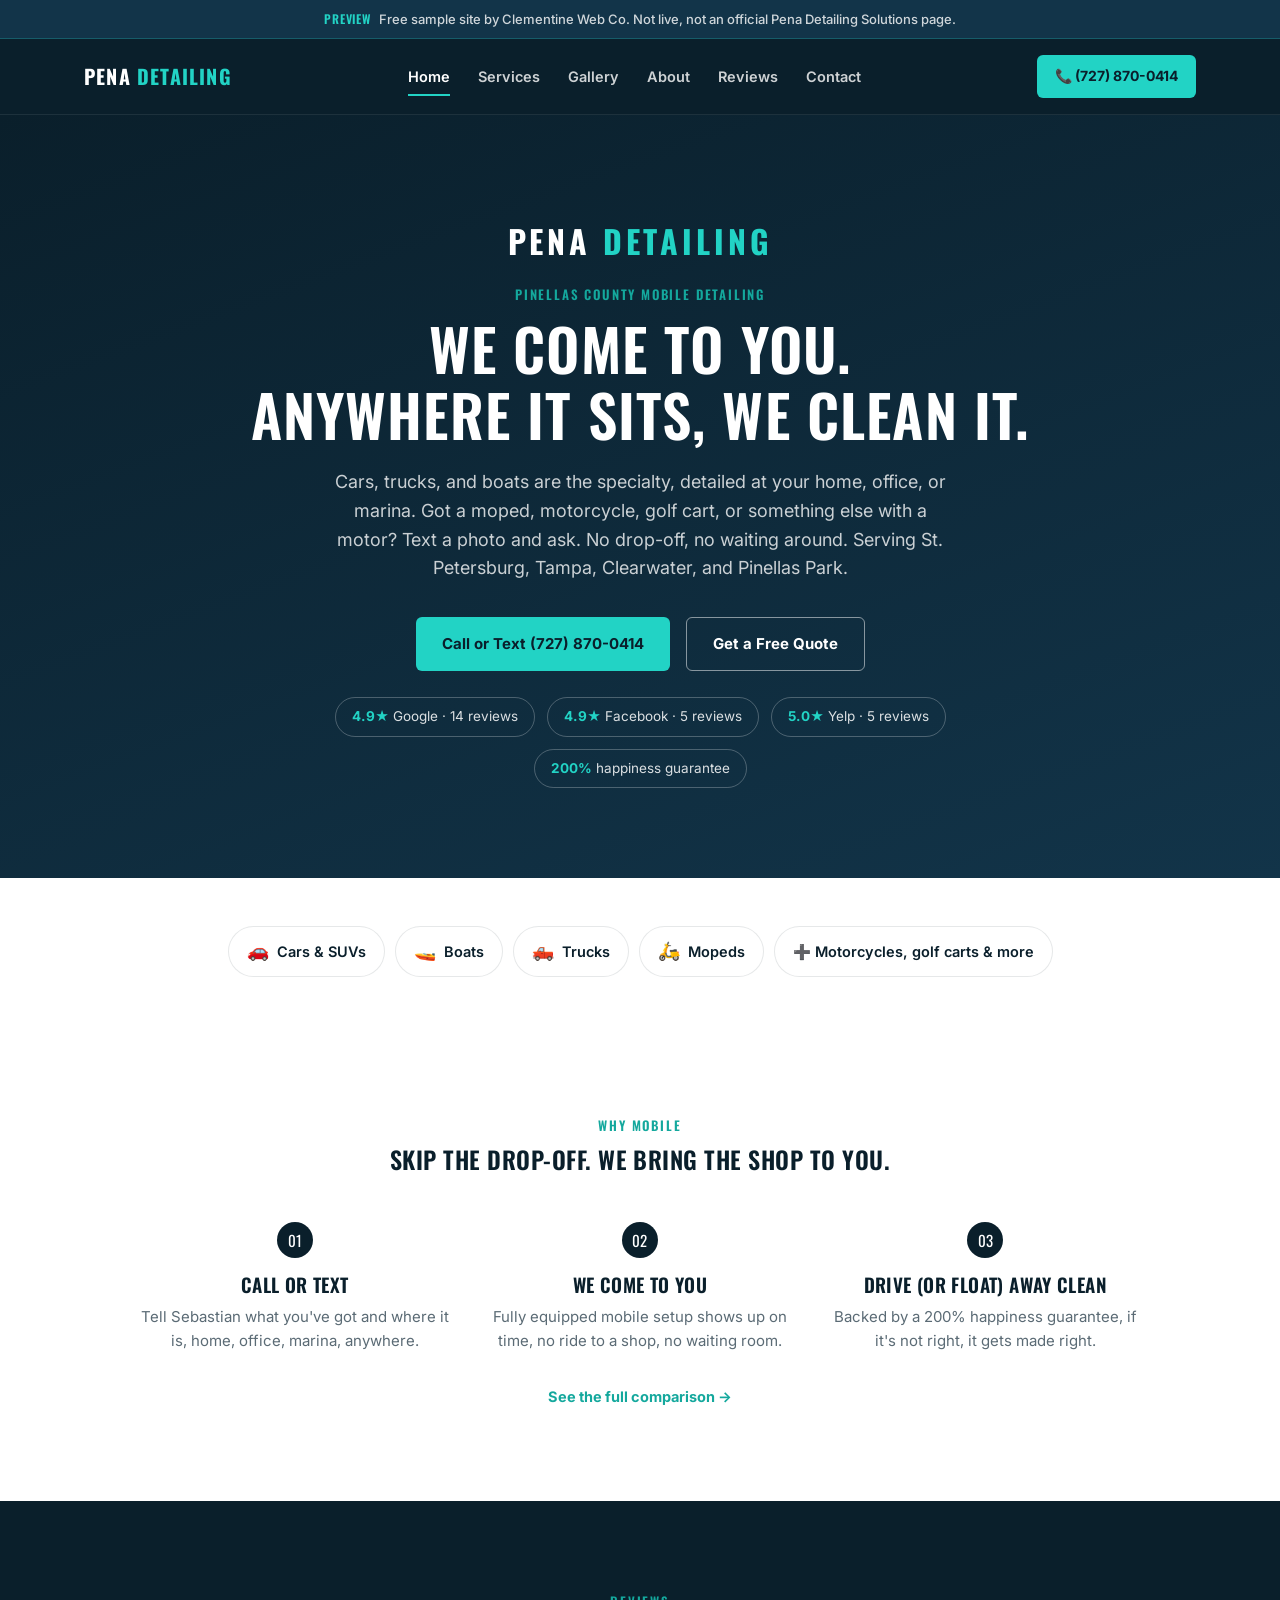
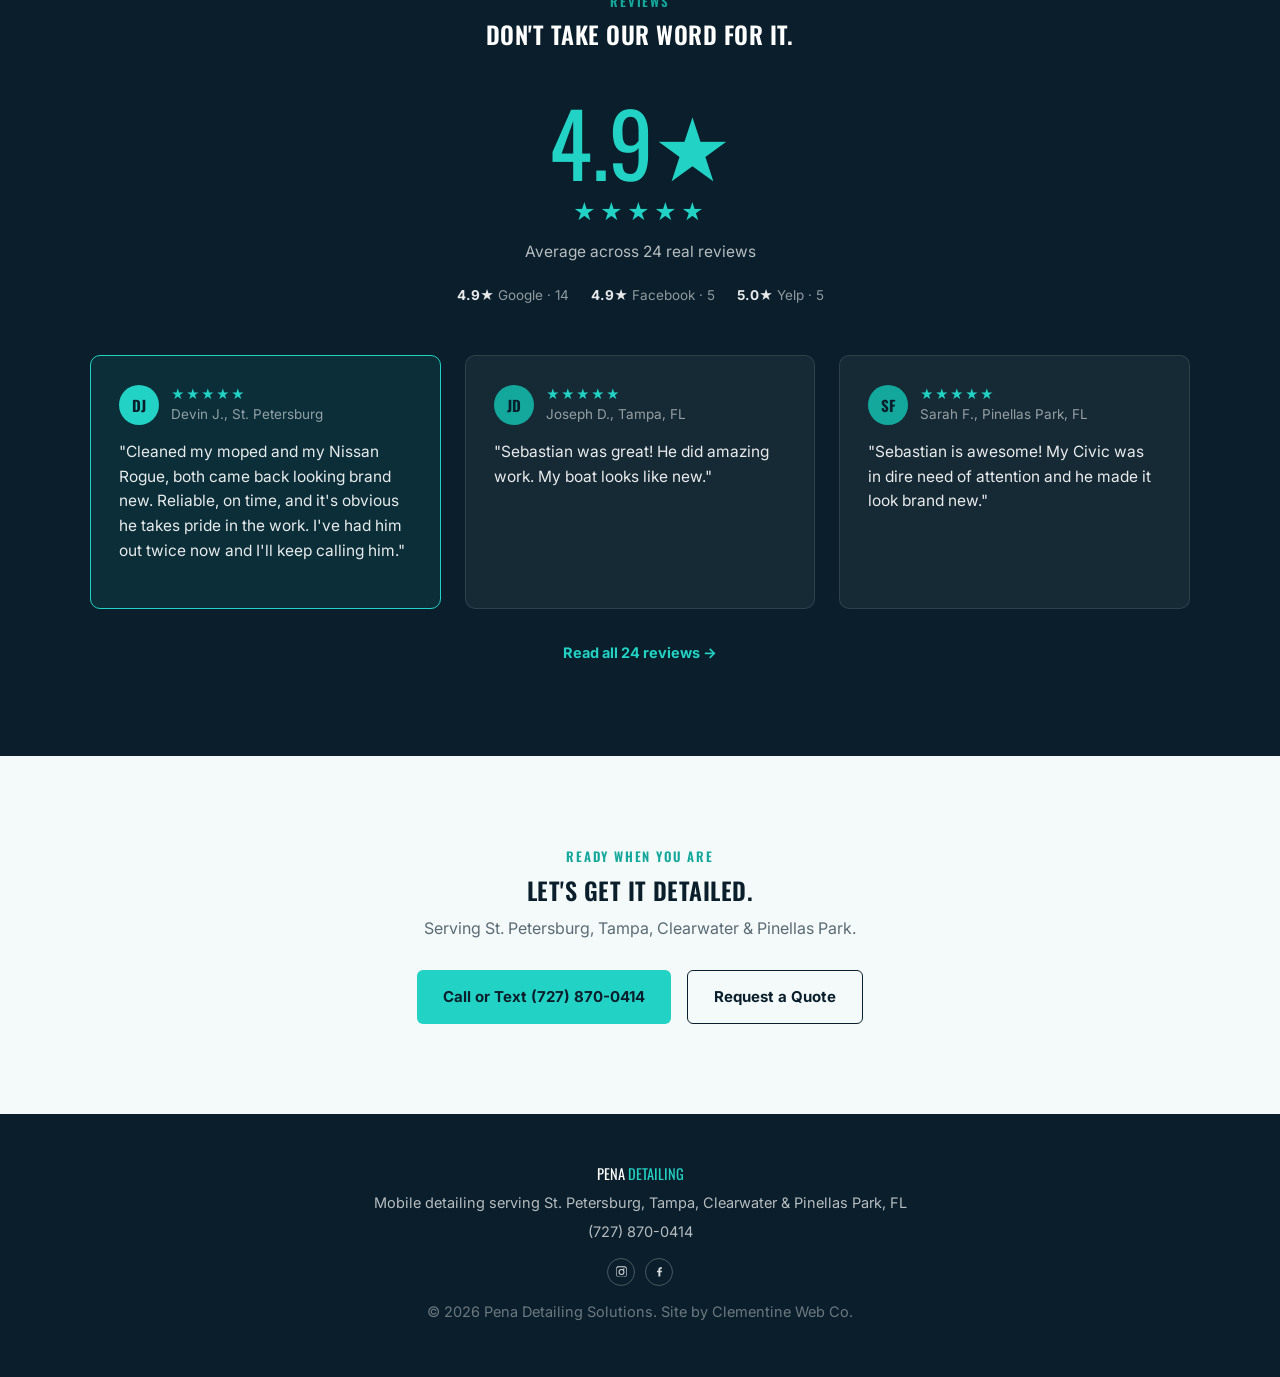
==== commit 810ed95c: "Brand prominence, one-time review popup, cleanup, mobile polish - Big PENA DETAILING wordmark in the" ====
--- a/index.html
+++ b/index.html
@@ -14,7 +14,7 @@
 </head>
 <body>
 
-  <div class="preview-banner">This is a free sample website by Clementine Web Co., a preview only. Not live, and not an official Pena Detailing Solutions page.</div>
+  <div class="preview-banner"><strong>Preview</strong>Free sample site by Clementine Web Co. Not live, not an official Pena Detailing Solutions page.</div>
   <header class="nav">
     <div class="nav__inner">
       <a href="index.html" class="nav__logo">PENA <span>DETAILING</span></a>
@@ -36,6 +36,7 @@
     <!-- HERO -->
     <section class="hero">
       <div class="hero__inner">
+        <p class="hero__brand">PENA <span>DETAILING</span></p>
         <p class="eyebrow">Pinellas County Mobile Detailing</p>
         <h1>We come to you.<br>Anywhere it sits, we clean it.</h1>
         <p class="hero__sub">Cars, trucks, and boats are the specialty, detailed at your home, office, or marina. Got a moped, motorcycle, golf cart, or something else with a motor? Text a photo and ask. No drop-off, no waiting around. Serving St. Petersburg, Tampa, Clearwater, and Pinellas Park.</p>
@@ -52,39 +53,8 @@
       </div>
     </section>
 
-    <!-- WHY CHOOSE PENA DETAILING -->
-    <section class="why reveal">
-      <div class="section__head">
-        <p class="eyebrow">Why Pena Detailing</p>
-        <h2>What actually separates one detailer from the next.</h2>
-        <p class="section__sub">Anyone can wash a car. Here's what customers actually come back for.</p>
-      </div>
-      <div class="why-grid">
-        <div class="why-card">
-          <span class="why-card__icon">🙋</span>
-          <h3>Sebastian shows up, every time</h3>
-          <p>No rotating crew, no subcontractors. The person who built the reputation is the person doing your job.</p>
-        </div>
-        <div class="why-card">
-          <span class="why-card__icon">⭐</span>
-          <h3>24 five-star reviews, three platforms</h3>
-          <p>4.9+ on Google, Facebook, and Yelp. Real customers across three separate sites, not just marketing copy.</p>
-        </div>
-        <div class="why-card">
-          <span class="why-card__icon">🚗🚤</span>
-          <h3>One call covers everything you own</h3>
-          <p>Cars, trucks, and boats are the specialty, plus mopeds and most anything else with a motor. Most detailers only touch one of those.</p>
-        </div>
-        <div class="why-card">
-          <span class="why-card__icon">🤝</span>
-          <h3>200% happiness guarantee</h3>
-          <p>Backed by an actual guarantee, not just a promise. If it's not right, it gets made right.</p>
-        </div>
-      </div>
-    </section>
-
     <!-- VEHICLE STRIP -->
-    <section class="services reveal" style="padding-top:56px; padding-bottom:56px;">
+    <section class="vehicle-section reveal">
       <div class="vehicle-strip">
         <span class="vehicle-chip"><span class="emoji">🚗</span> Cars &amp; SUVs</span>
         <span class="vehicle-chip"><span class="emoji">🚤</span> Boats</span>
@@ -117,7 +87,7 @@
           <p>Backed by a 200% happiness guarantee, if it's not right, it gets made right.</p>
         </div>
       </div>
-      <p style="text-align:center; margin-top:20px;"><a href="about.html" class="section__link">See the full comparison →</a></p>
+      <p class="section__more"><a href="about.html" class="section__link">See the full comparison →</a></p>
     </section>
 
     <!-- REVIEWS -->
@@ -170,7 +140,7 @@
           <p>"Sebastian is awesome! My Civic was in dire need of attention and he made it look brand new."</p>
         </blockquote>
       </div>
-      <p style="text-align:center; margin-top:24px;"><a href="reviews.html" class="section__link" style="color: var(--aqua);">Read all 24 reviews →</a></p>
+      <p class="section__more"><a href="reviews.html" class="section__link section__link--on-dark">Read all 24 reviews →</a></p>
     </section>
 
     <!-- FINAL CTA -->
@@ -179,9 +149,9 @@
         <p class="eyebrow">Ready When You Are</p>
         <h2>Let's get it detailed.</h2>
         <p class="section__sub">Serving St. Petersburg, Tampa, Clearwater &amp; Pinellas Park.</p>
-        <div style="margin-top:28px; display:flex; gap:16px; justify-content:center; flex-wrap:wrap;">
+        <div class="cta-actions">
           <a href="tel:7278700414" class="btn btn--primary">Call or Text (727) 870-0414</a>
-          <a href="contact.html" class="btn btn--ghost" style="color:var(--navy); border-color: var(--navy);">Request a Quote</a>
+          <a href="contact.html" class="btn btn--ghost btn--ghost-dark">Request a Quote</a>
         </div>
       </div>
     </section>
@@ -207,6 +177,14 @@
 
   <a href="tel:7278700414" class="sticky-call">📞 Call or Text (727) 870-0414</a>
 
+  <div class="promo-toast" id="promoToast">
+    <button class="promo-toast__close" id="promoToastClose" aria-label="Close">×</button>
+    <div class="promo-toast__stars">★★★★★</div>
+    <p>"Cleaned my moped and my Nissan Rogue, both came back looking brand new."</p>
+    <cite>Devin J., St. Petersburg</cite>
+    <a href="reviews.html" class="section__link">See all 24 reviews →</a>
+  </div>
+
   <script src="script.js"></script>
 </body>
 </html>
--- a/styles.css
+++ b/styles.css
@@ -17,9 +17,13 @@
 
 /* Preview notice, remove this whole block when/if this becomes the real site */
 .preview-banner {
-  background: #F5A623; color: #241A00; text-align: center;
-  font-family: var(--font-body); font-weight: 600; font-size: 13.5px;
-  padding: 10px 16px; line-height: 1.4;
+  background: var(--navy-3); color: rgba(255,255,255,0.8); text-align: center;
+  font-family: var(--font-body); font-weight: 500; font-size: 13px;
+  padding: 10px 16px; line-height: 1.4; border-bottom: 1px solid rgba(34,211,197,0.25);
+}
+.preview-banner strong {
+  color: var(--aqua); font-family: var(--font-display); font-weight: 600;
+  letter-spacing: 0.08em; text-transform: uppercase; font-size: 12px; margin-right: 8px;
 }
 
 html { scroll-behavior: smooth; }
@@ -100,8 +104,8 @@
   content: ''; position: absolute; left: 0; right: 0; bottom: -4px; height: 2px; background: var(--aqua);
 }
 .nav__toggle {
-  display: none; background: none; border: none; color: var(--white); font-size: 26px;
-  line-height: 1; cursor: pointer;
+  display: none; background: none; border: none; color: var(--white); font-size: 24px;
+  line-height: 1; cursor: pointer; padding: 10px; margin: -10px;
 }
 
 @media (max-width: 820px) {
@@ -139,10 +143,23 @@
   text-align: center;
 }
 .hero__inner { max-width: 780px; margin: 0 auto; }
+.hero__brand {
+  font-family: var(--font-display); font-weight: 700; letter-spacing: 0.12em;
+  text-transform: uppercase; font-size: clamp(22px, 4vw, 32px); color: var(--white);
+  margin-bottom: 18px;
+}
+.hero__brand span { color: var(--aqua); }
 .hero h1 { font-size: clamp(34px, 5.5vw, 58px); margin-bottom: 20px; }
 .hero__sub { font-size: 18px; color: rgba(255,255,255,0.78); max-width: 620px; margin: 0 auto 34px; }
 .hero__actions { display: flex; gap: 16px; justify-content: center; flex-wrap: wrap; margin-bottom: 26px; }
 .hero__note { font-size: 14px; color: rgba(255,255,255,0.55); }
+
+@media (max-width: 560px) {
+  .hero { padding: 56px 20px 48px; }
+  .hero__brand { margin-bottom: 12px; }
+  .hero__sub { font-size: 16px; margin-bottom: 26px; }
+  .hero__actions { margin-bottom: 20px; }
+}
 
 /* Services */
 .services { padding: 90px 24px; max-width: 1160px; margin: 0 auto; }
@@ -242,23 +259,27 @@
 .contact__inner { max-width: 720px; margin: 0 auto; text-align: center; }
 .contact__grid { display: flex; flex-direction: column; gap: 24px; align-items: center; margin-top: 36px; }
 
-.quote-form {
-  width: 100%; max-width: 480px; text-align: left;
-  background: var(--white); border: 1px solid var(--line); border-radius: 10px;
-  padding: 28px; display: flex; flex-direction: column; gap: 14px;
-}
-.form-row { display: flex; gap: 12px; }
-.quote-form input, .quote-form select, .quote-form textarea {
-  width: 100%; padding: 12px 14px; border: 1px solid var(--line); border-radius: 6px;
-  font-family: var(--font-body); font-size: 15px; color: var(--ink);
-}
-.quote-form input:focus, .quote-form select:focus, .quote-form textarea:focus {
-  outline: none; border-color: var(--aqua-dark);
-}
-.form-note { font-size: 12.5px; color: var(--muted); text-align: center; }
-
-@media (max-width: 520px) {
-  .form-row { flex-direction: column; }
+/* One-time review popup, bottom-right, shows once per browser */
+.promo-toast {
+  position: fixed; bottom: 24px; right: 24px; max-width: 300px; z-index: 200;
+  background: var(--white); border: 1px solid var(--line); border-radius: 12px;
+  padding: 20px 22px 18px; box-shadow: 0 20px 50px rgba(10,31,43,0.18);
+  transform: translateY(16px); opacity: 0; pointer-events: none;
+  transition: transform 0.4s ease, opacity 0.4s ease;
+}
+.promo-toast.show { transform: translateY(0); opacity: 1; pointer-events: auto; }
+.promo-toast__close {
+  position: absolute; top: 2px; right: 4px; background: none; border: none;
+  font-size: 18px; line-height: 1; color: var(--muted); cursor: pointer; padding: 12px;
+}
+.promo-toast__close:hover { color: var(--ink); }
+.promo-toast__stars { color: var(--aqua-dark); font-size: 13px; letter-spacing: 2px; margin-bottom: 8px; }
+.promo-toast p { font-size: 13.5px; color: var(--ink); margin-bottom: 10px; line-height: 1.5; }
+.promo-toast cite { display: block; font-size: 12px; color: var(--muted); font-style: normal; margin-bottom: 10px; }
+.promo-toast .section__link { font-size: 13px; margin-top: 0; }
+
+@media (max-width: 820px) {
+  .promo-toast { left: 14px; right: 14px; bottom: 74px; max-width: none; }
 }
 
 /* Footer */
@@ -277,8 +298,18 @@
   background: linear-gradient(160deg, var(--navy) 0%, var(--navy-3) 100%);
   color: var(--white); padding: 72px 24px 56px; text-align: center;
 }
+.page-hero__brand {
+  font-family: var(--font-display); font-weight: 700; letter-spacing: 0.12em;
+  text-transform: uppercase; font-size: clamp(16px, 2.5vw, 19px); color: rgba(255,255,255,0.85);
+  margin-bottom: 10px;
+}
+.page-hero__brand span { color: var(--aqua); }
 .page-hero h1 { font-size: clamp(30px, 4.5vw, 46px); margin-bottom: 14px; }
 .page-hero p { color: rgba(255,255,255,0.75); max-width: 560px; margin: 0 auto; font-size: 16.5px; }
+
+@media (max-width: 560px) {
+  .page-hero { padding: 44px 20px 36px; }
+}
 
 /* Home page section links ("See all X") */
 .section__link {
@@ -286,6 +317,8 @@
   color: var(--aqua-dark); border-bottom: 2px solid transparent;
 }
 .section__link:hover { border-color: var(--aqua-dark); }
+.section__link--on-dark { color: var(--aqua); }
+.section__link--on-dark:hover { border-color: var(--aqua); }
 
 /* Trust badges row (home hero) */
 .badge-row { display: flex; gap: 12px; justify-content: center; flex-wrap: wrap; margin-top: 10px; }
@@ -295,7 +328,15 @@
 }
 .badge-pill strong { color: var(--aqua); }
 
-/* Vehicle icon strip (home) */
+/* Vehicle icon strip section (home) */
+.vehicle-section { padding: 48px 24px; max-width: 1160px; margin: 0 auto; }
+
+/* Small reusable layout utilities, used across pages instead of inline styles */
+.section__more { text-align: center; margin-top: 24px; }
+.cta-actions { margin-top: 28px; display: flex; gap: 16px; justify-content: center; flex-wrap: wrap; }
+.btn--ghost-dark { color: var(--navy); border-color: var(--navy); }
+.section--tight { padding-top: 60px; }
+
 .vehicle-strip {
   max-width: 1000px; margin: 0 auto; display: flex; justify-content: center;
   gap: 10px; flex-wrap: wrap;
@@ -333,6 +374,7 @@
 }
 .area-item { display: flex; align-items: center; gap: 10px; font-weight: 600; font-size: 15.5px; }
 .area-item .pin { color: var(--aqua-dark); font-size: 16px; }
+.area-note { text-align: center; margin-top: 20px; color: var(--muted); font-size: 14.5px; }
 
 @media (max-width: 520px) {
   .area-grid { grid-template-columns: 1fr; }
@@ -366,28 +408,15 @@
 .gallery-tile { position: relative; }
 
 /* Footer social icons */
-.footer__social { display: flex; gap: 14px; justify-content: center; margin: 16px 0; }
+.footer__social { display: flex; gap: 10px; justify-content: center; margin: 14px 0; }
 .footer__social a {
-  width: 38px; height: 38px; border-radius: 50%; border: 1px solid rgba(255,255,255,0.25);
-  display: flex; align-items: center; justify-content: center; transition: border-color 0.15s ease, background 0.15s ease;
+  width: 28px; height: 28px; border-radius: 50%; border: 1px solid rgba(255,255,255,0.25);
+  display: flex; align-items: center; justify-content: center; flex-shrink: 0;
+  transition: border-color 0.15s ease, background 0.15s ease;
 }
 .footer__social a:hover { border-color: var(--aqua); background: rgba(34,211,197,0.1); }
-.footer__social svg { width: 18px; height: 18px; fill: rgba(255,255,255,0.85); }
-
-/* Why Choose / differentiators */
-.why-grid {
-  max-width: 1100px; margin: 0 auto; display: grid; grid-template-columns: repeat(4, 1fr); gap: 22px;
-}
-.why-card {
-  text-align: center; padding: 30px 20px; border-radius: 10px; background: rgba(255,255,255,0.04);
-  border: 1px solid rgba(255,255,255,0.1);
-}
-.why-card__icon { font-size: 30px; display: block; margin-bottom: 14px; }
-.why-card h3 { font-size: 17px; margin-bottom: 8px; text-transform: none; letter-spacing: 0; color: var(--white); }
-.why-card p { font-size: 14px; color: rgba(255,255,255,0.65); }
-
-@media (max-width: 900px) { .why-grid { grid-template-columns: repeat(2, 1fr); } }
-@media (max-width: 520px) { .why-grid { grid-template-columns: 1fr; } }
+.footer__social svg { width: 13px; height: 13px; fill: rgba(255,255,255,0.85); display: block; }
+
 
 /* Big review stat block */
 .review-stat {
@@ -430,7 +459,7 @@
 }
 .phone-copy button {
   border: 1px solid var(--line); background: var(--white); border-radius: 6px;
-  padding: 6px 12px; font-size: 13px; font-weight: 600; color: var(--aqua-dark); cursor: pointer;
+  padding: 10px 14px; font-size: 13px; font-weight: 600; color: var(--aqua-dark); cursor: pointer;
 }
 .phone-copy button:hover { border-color: var(--aqua-dark); }
 .phone-copy button.copied { color: var(--aqua-dark); border-color: var(--aqua-dark); }
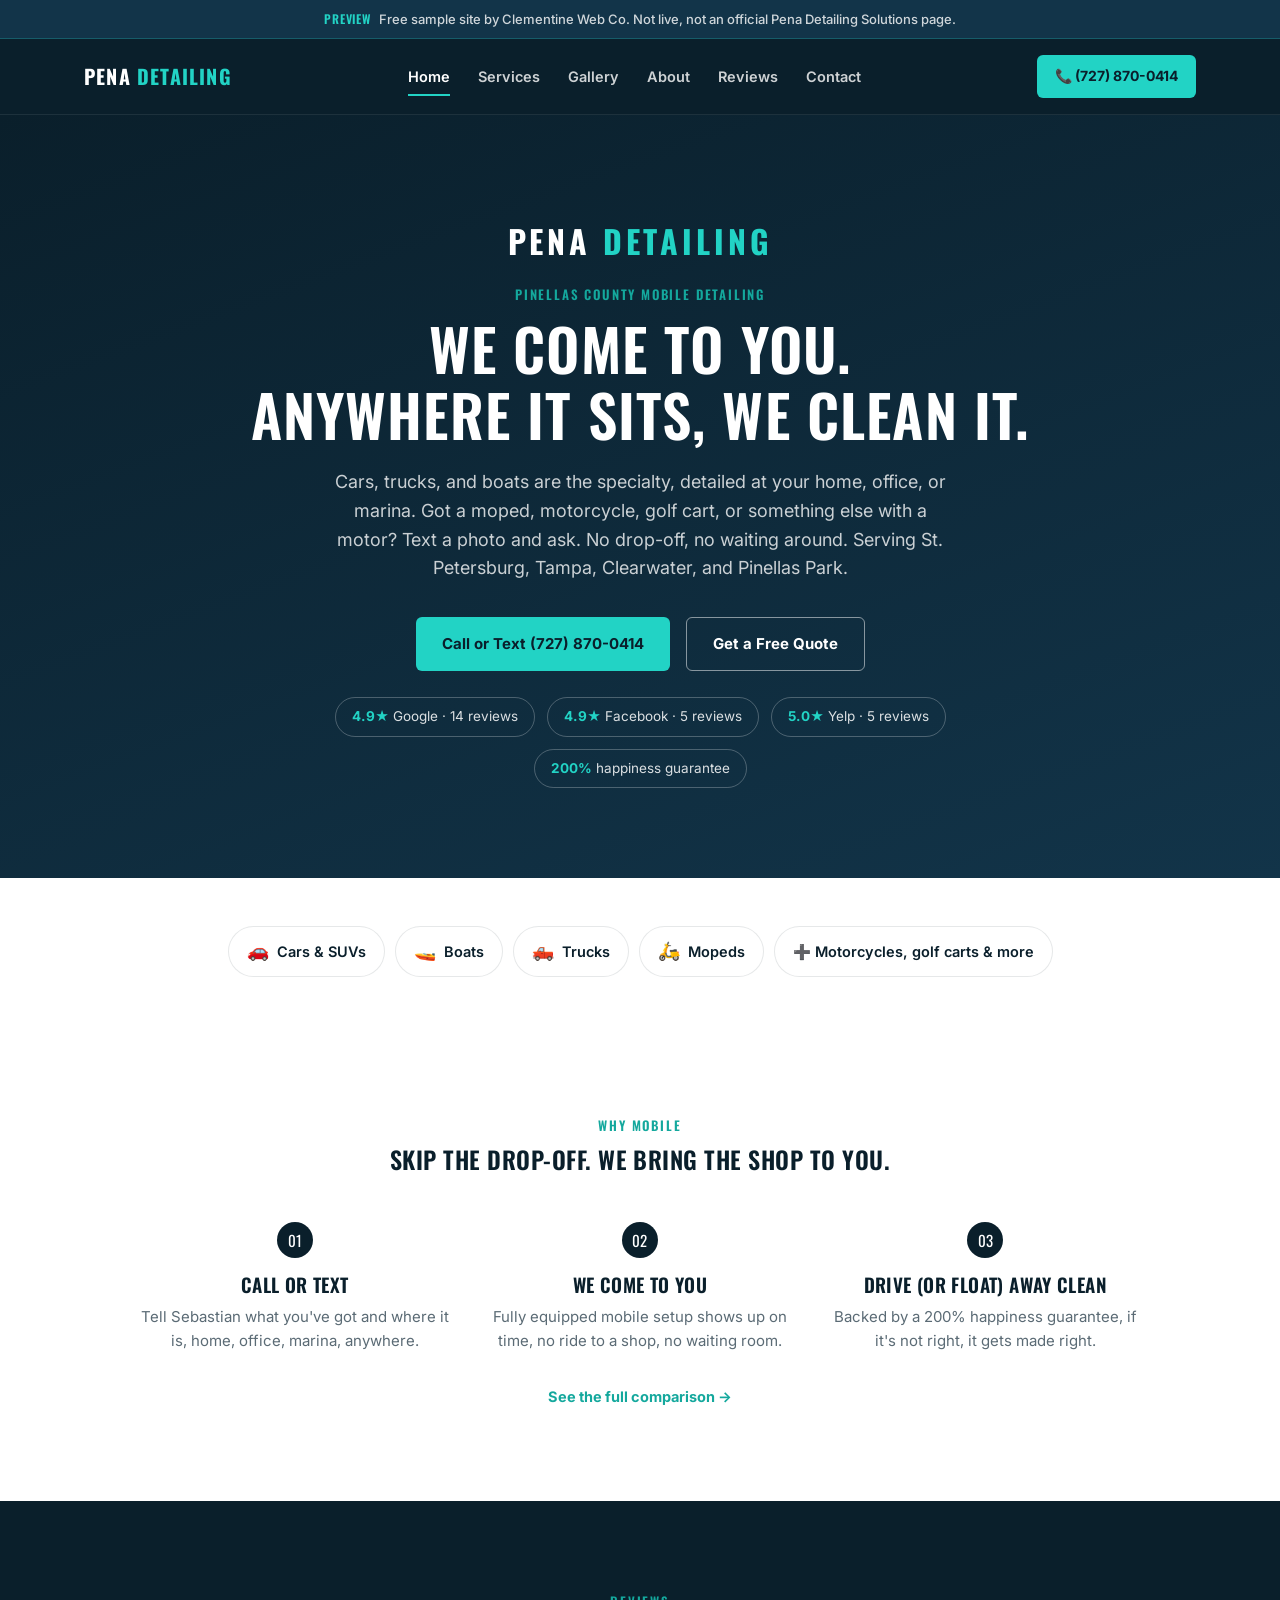
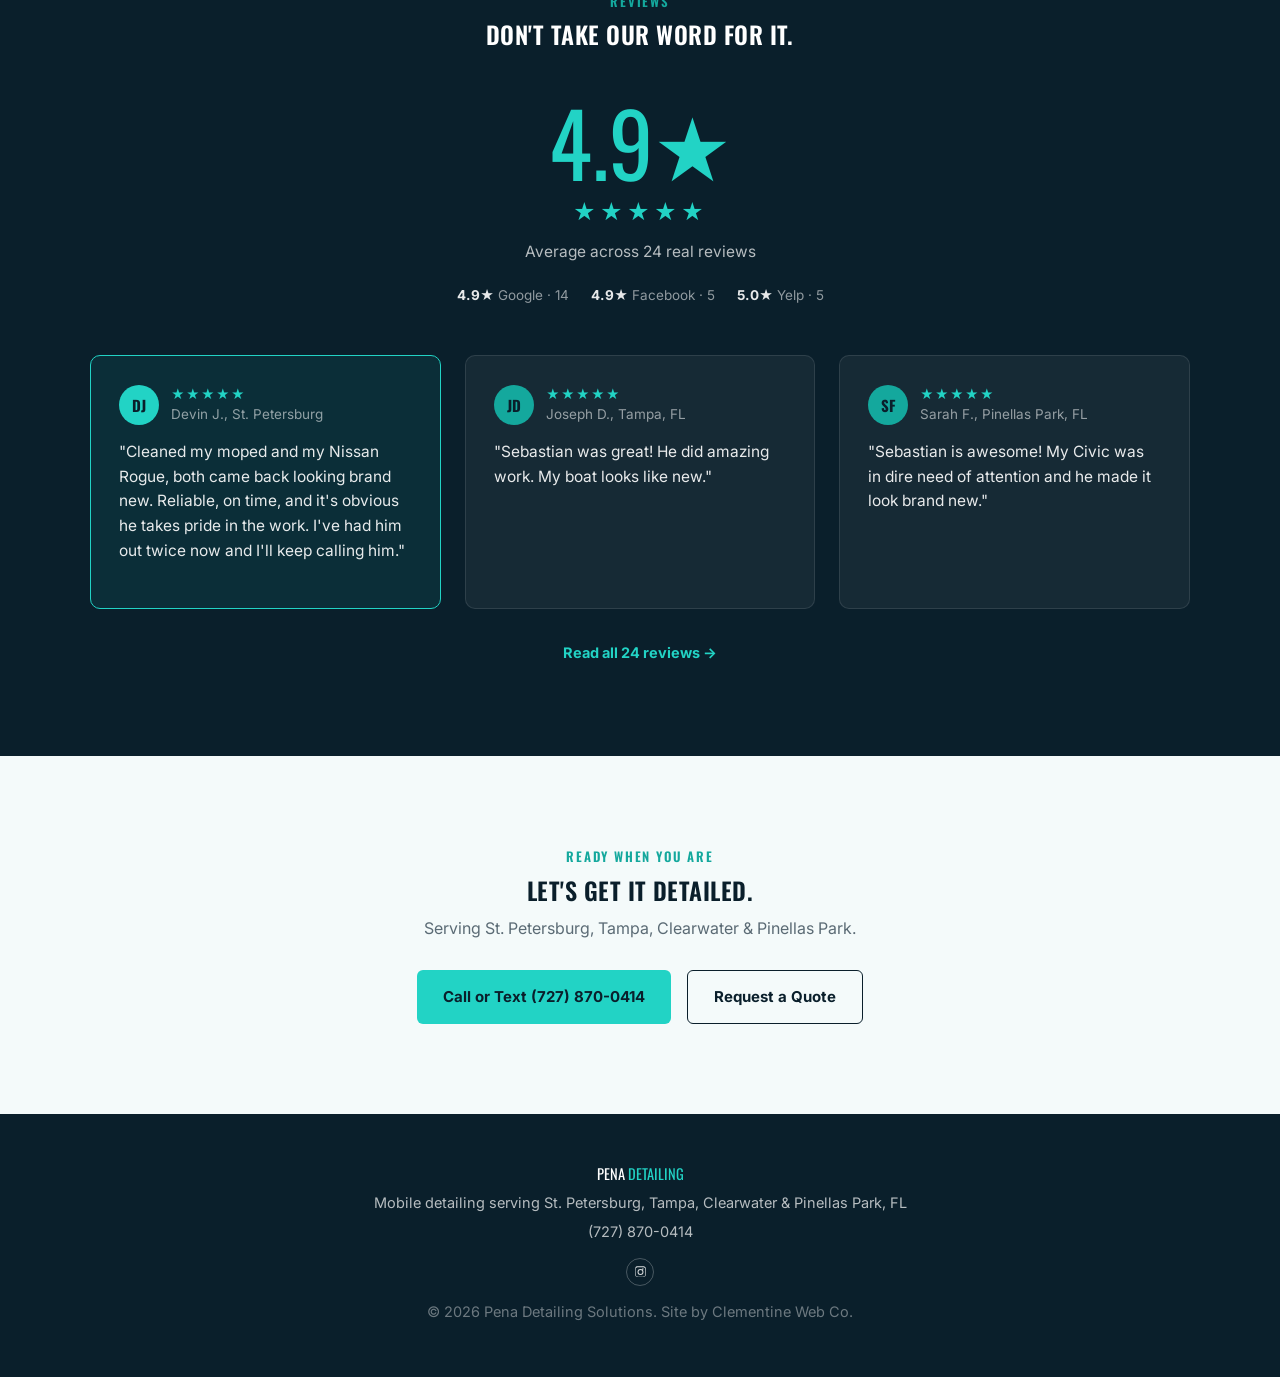
==== commit ed759d89: "Remove incorrect Facebook link (wrong Sebastian Pena) Instagram only in the footer now until a corre" ====
--- a/index.html
+++ b/index.html
@@ -167,9 +167,6 @@
         <a href="https://www.instagram.com/penasolutionsdetailing/" target="_blank" rel="noopener" aria-label="Instagram">
           <svg viewBox="0 0 24 24"><path d="M12 2.2c3.2 0 3.6 0 4.8.1 1.2.1 1.9.2 2.4.4.6.2 1 .5 1.4.9.4.4.7.8.9 1.4.2.5.3 1.2.4 2.4.1 1.2.1 1.6.1 4.8s0 3.6-.1 4.8c-.1 1.2-.2 1.9-.4 2.4-.2.6-.5 1-.9 1.4-.4.4-.8.7-1.4.9-.5.2-1.2.3-2.4.4-1.2.1-1.6.1-4.8.1s-3.6 0-4.8-.1c-1.2-.1-1.9-.2-2.4-.4-.6-.2-1-.5-1.4-.9-.4-.4-.7-.8-.9-1.4-.2-.5-.3-1.2-.4-2.4C2.2 15.6 2.2 15.2 2.2 12s0-3.6.1-4.8c.1-1.2.2-1.9.4-2.4.2-.6.5-1 .9-1.4.4-.4.8-.7 1.4-.9.5-.2 1.2-.3 2.4-.4C8.4 2.2 8.8 2.2 12 2.2zm0 1.8c-3.1 0-3.5 0-4.7.1-1 .05-1.5.2-1.9.3-.5.2-.8.4-1.1.7-.3.3-.5.6-.7 1.1-.1.4-.3.9-.3 1.9-.1 1.2-.1 1.6-.1 4.7s0 3.5.1 4.7c.05 1 .2 1.5.3 1.9.2.5.4.8.7 1.1.3.3.6.5 1.1.7.4.1.9.3 1.9.3 1.2.1 1.6.1 4.7.1s3.5 0 4.7-.1c1-.05 1.5-.2 1.9-.3.5-.2.8-.4 1.1-.7.3-.3.5-.6.7-1.1.1-.4.3-.9.3-1.9.1-1.2.1-1.6.1-4.7s0-3.5-.1-4.7c-.05-1-.2-1.5-.3-1.9-.2-.5-.4-.8-.7-1.1-.3-.3-.6-.5-1.1-.7-.4-.1-.9-.3-1.9-.3-1.2-.1-1.6-.1-4.7-.1zm0 3.5a5.5 5.5 0 1 1 0 11 5.5 5.5 0 0 1 0-11zm0 1.8a3.7 3.7 0 1 0 0 7.4 3.7 3.7 0 0 0 0-7.4zm5.7-2a1.3 1.3 0 1 1-2.6 0 1.3 1.3 0 0 1 2.6 0z"/></svg>
         </a>
-        <a href="https://www.facebook.com/people/Sebastian-Pena/100035307390961/" target="_blank" rel="noopener" aria-label="Facebook">
-          <svg viewBox="0 0 24 24"><path d="M13.5 21v-7.6h2.6l.4-3H13.5V8.4c0-.9.2-1.5 1.5-1.5h1.6V4.2C16.3 4.1 15.3 4 14.1 4c-2.4 0-4.1 1.5-4.1 4.2v2.2H7.4v3h2.6V21h3.5z"/></svg>
-        </a>
       </div>
       <p class="footer__fine">© 2026 Pena Detailing Solutions. Site by Clementine Web Co.</p>
     </div>
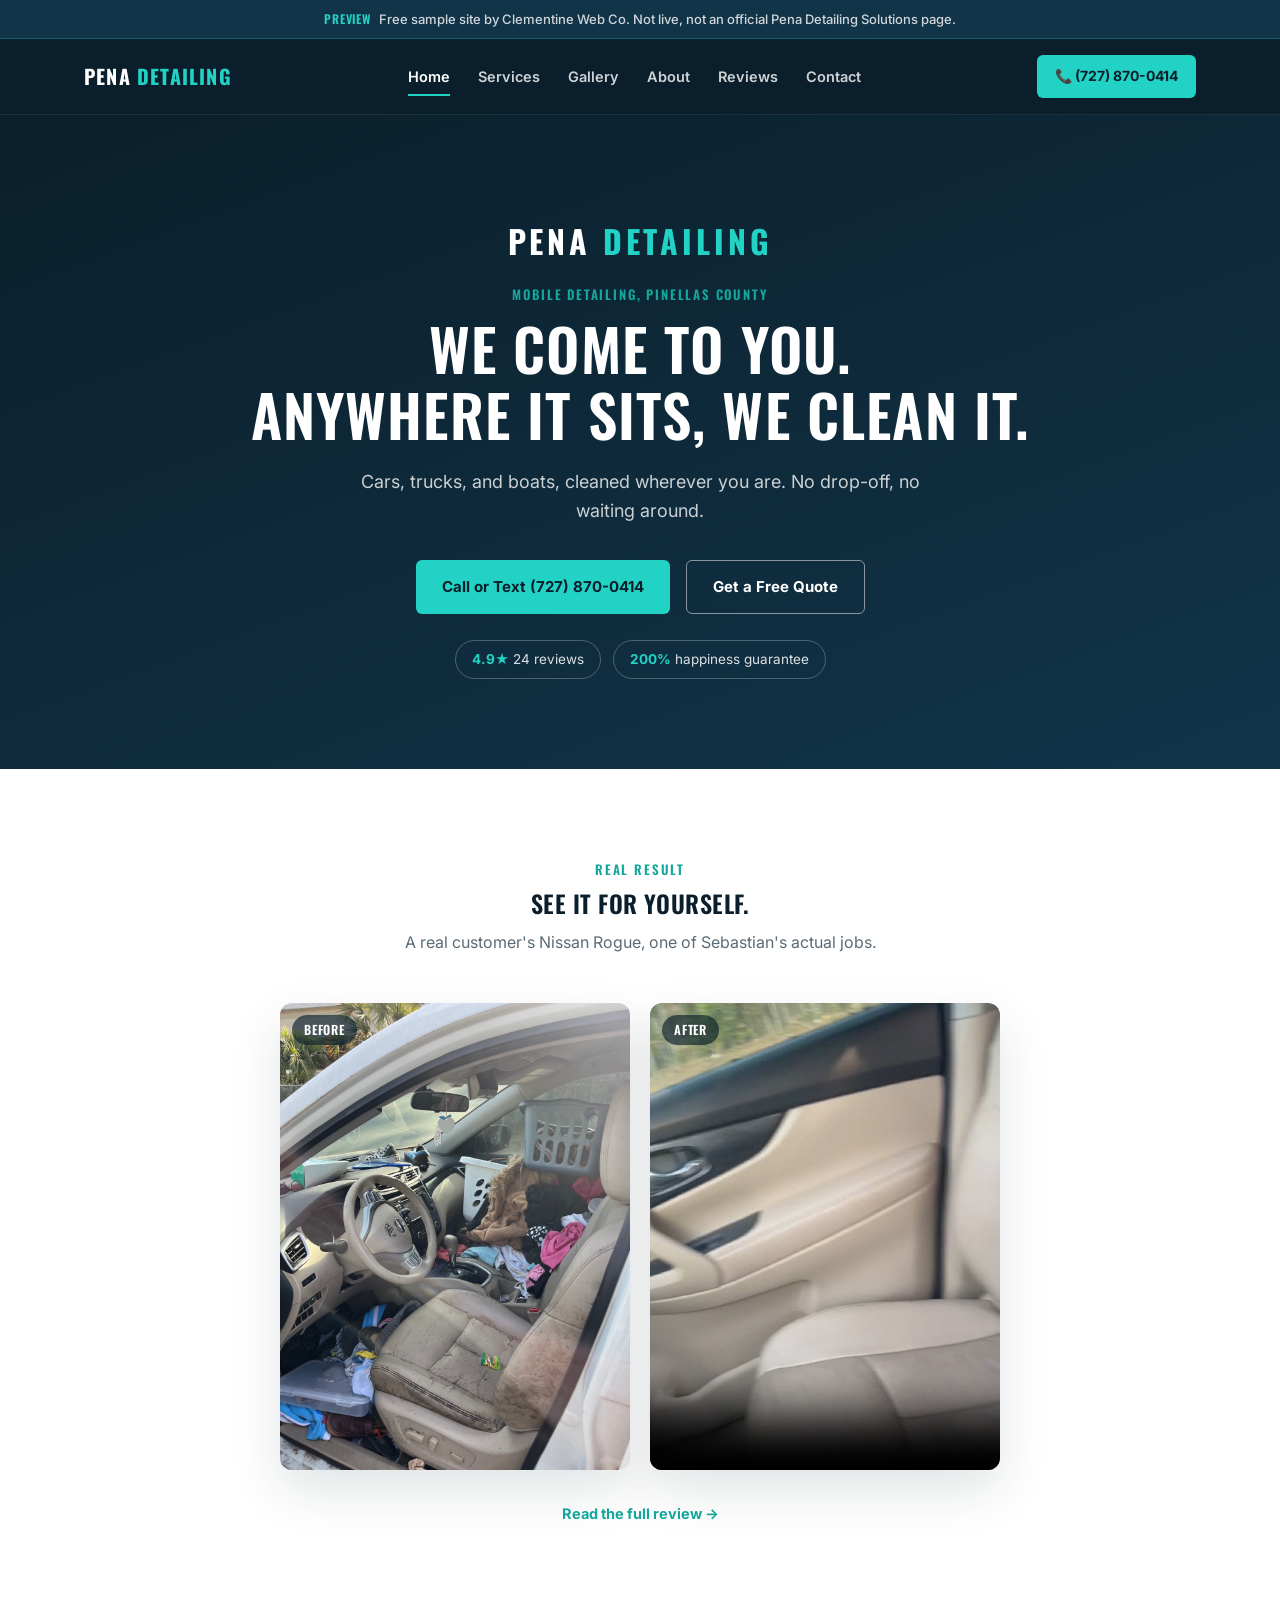
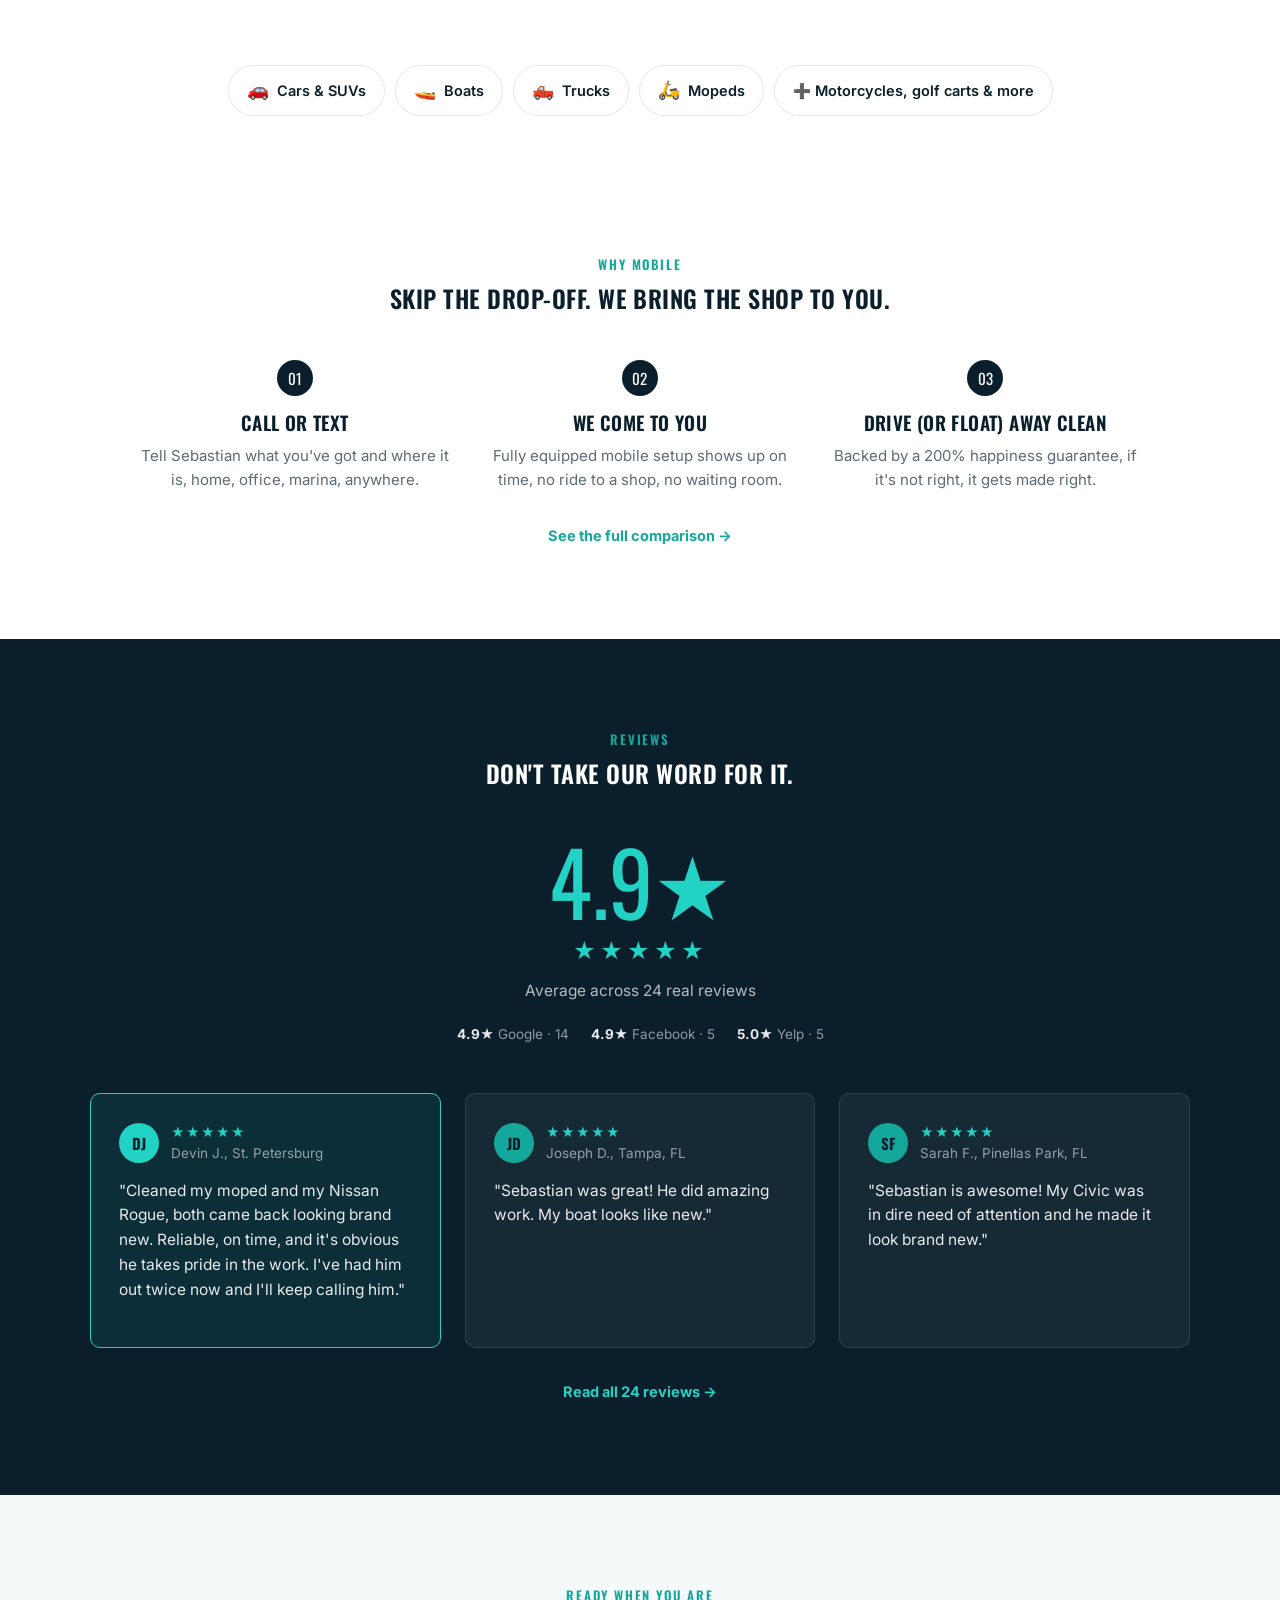
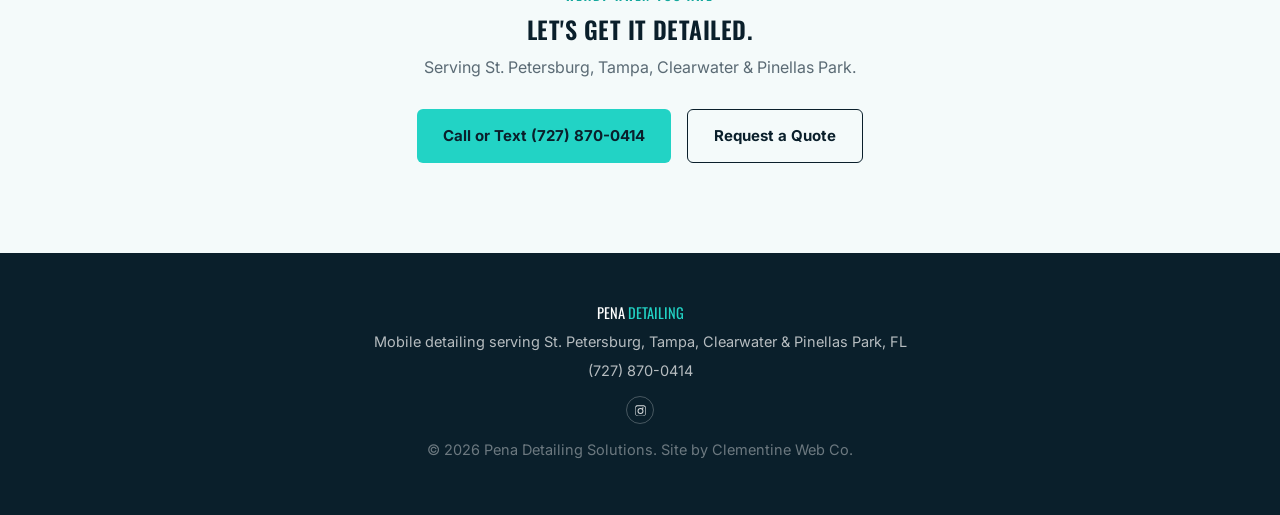
==== commit d5480a26: "Add real before/after content, trim hero copy, add Instagram callout - Devin's own Nissan Rogue befo" ====
--- a/index.html
+++ b/index.html
@@ -37,20 +37,38 @@
     <section class="hero">
       <div class="hero__inner">
         <p class="hero__brand">PENA <span>DETAILING</span></p>
-        <p class="eyebrow">Pinellas County Mobile Detailing</p>
+        <p class="eyebrow">Mobile Detailing, Pinellas County</p>
         <h1>We come to you.<br>Anywhere it sits, we clean it.</h1>
-        <p class="hero__sub">Cars, trucks, and boats are the specialty, detailed at your home, office, or marina. Got a moped, motorcycle, golf cart, or something else with a motor? Text a photo and ask. No drop-off, no waiting around. Serving St. Petersburg, Tampa, Clearwater, and Pinellas Park.</p>
+        <p class="hero__sub">Cars, trucks, and boats, cleaned wherever you are. No drop-off, no waiting around.</p>
         <div class="hero__actions">
           <a href="tel:7278700414" class="btn btn--primary">Call or Text (727) 870-0414</a>
           <a href="contact.html" class="btn btn--ghost">Get a Free Quote</a>
         </div>
         <div class="badge-row">
-          <span class="badge-pill"><strong>4.9★</strong> Google · 14 reviews</span>
-          <span class="badge-pill"><strong>4.9★</strong> Facebook · 5 reviews</span>
-          <span class="badge-pill"><strong>5.0★</strong> Yelp · 5 reviews</span>
+          <span class="badge-pill"><strong>4.9★</strong> 24 reviews</span>
           <span class="badge-pill"><strong>200%</strong> happiness guarantee</span>
         </div>
       </div>
+    </section>
+
+    <!-- REAL BEFORE/AFTER -->
+    <section class="services reveal">
+      <div class="section__head">
+        <p class="eyebrow">Real Result</p>
+        <h2>See it for yourself.</h2>
+        <p class="section__sub">A real customer's Nissan Rogue, one of Sebastian's actual jobs.</p>
+      </div>
+      <div class="transform-grid">
+        <figure class="transform-media">
+          <img src="images/nissan-before.jpg" alt="Nissan Rogue before mobile detailing">
+          <figcaption>Before</figcaption>
+        </figure>
+        <figure class="transform-media">
+          <video src="images/nissan-after.mp4" poster="images/nissan-after-poster.jpg" controls playsinline preload="metadata"></video>
+          <figcaption>After</figcaption>
+        </figure>
+      </div>
+      <p class="section__more"><a href="reviews.html" class="section__link">Read the full review →</a></p>
     </section>
 
     <!-- VEHICLE STRIP -->
--- a/styles.css
+++ b/styles.css
@@ -328,6 +328,34 @@
 }
 .badge-pill strong { color: var(--aqua); }
 
+/* Real before/after showcase (home) */
+.transform-grid {
+  max-width: 720px; margin: 0 auto; display: grid; grid-template-columns: 1fr 1fr; gap: 20px;
+}
+.transform-media {
+  border-radius: 12px; overflow: hidden; box-shadow: 0 20px 50px rgba(10,31,43,0.12);
+  position: relative;
+}
+.transform-media img, .transform-media video {
+  width: 100%; aspect-ratio: 3/4; object-fit: cover; display: block; background: var(--navy-2);
+}
+.transform-media figcaption {
+  position: absolute; top: 12px; left: 12px; font-family: var(--font-display);
+  font-weight: 600; letter-spacing: 0.06em; text-transform: uppercase; font-size: 12.5px;
+  color: var(--white); background: rgba(10,31,43,0.65); padding: 5px 12px; border-radius: 999px;
+}
+
+@media (max-width: 560px) {
+  .transform-grid { grid-template-columns: 1fr; max-width: 320px; }
+}
+
+/* Instagram portfolio callout */
+.instagram-callout {
+  max-width: 560px; margin: 0 auto; text-align: center; padding: 32px;
+  border: 1px solid var(--line); border-radius: 14px; background: var(--white);
+}
+.instagram-callout p { color: var(--muted); font-size: 15px; margin-bottom: 16px; }
+
 /* Vehicle icon strip section (home) */
 .vehicle-section { padding: 48px 24px; max-width: 1160px; margin: 0 auto; }
 
@@ -407,6 +435,16 @@
 }
 .gallery-tile { position: relative; }
 
+/* Real media gallery tile (photo/video, not a CSS placeholder pattern) */
+.gallery-tile--media { background: var(--navy-2); padding: 0; display: block; }
+.gallery-tile--media img, .gallery-tile--media video {
+  position: absolute; inset: 0; width: 100%; height: 100%; object-fit: cover;
+}
+.gallery-tile--media span {
+  position: absolute; left: 12px; bottom: 12px; z-index: 1;
+}
+.gallery-tile--media span.tile-label--top { bottom: auto; top: 12px; }
+
 /* Footer social icons */
 .footer__social { display: flex; gap: 10px; justify-content: center; margin: 14px 0; }
 .footer__social a {
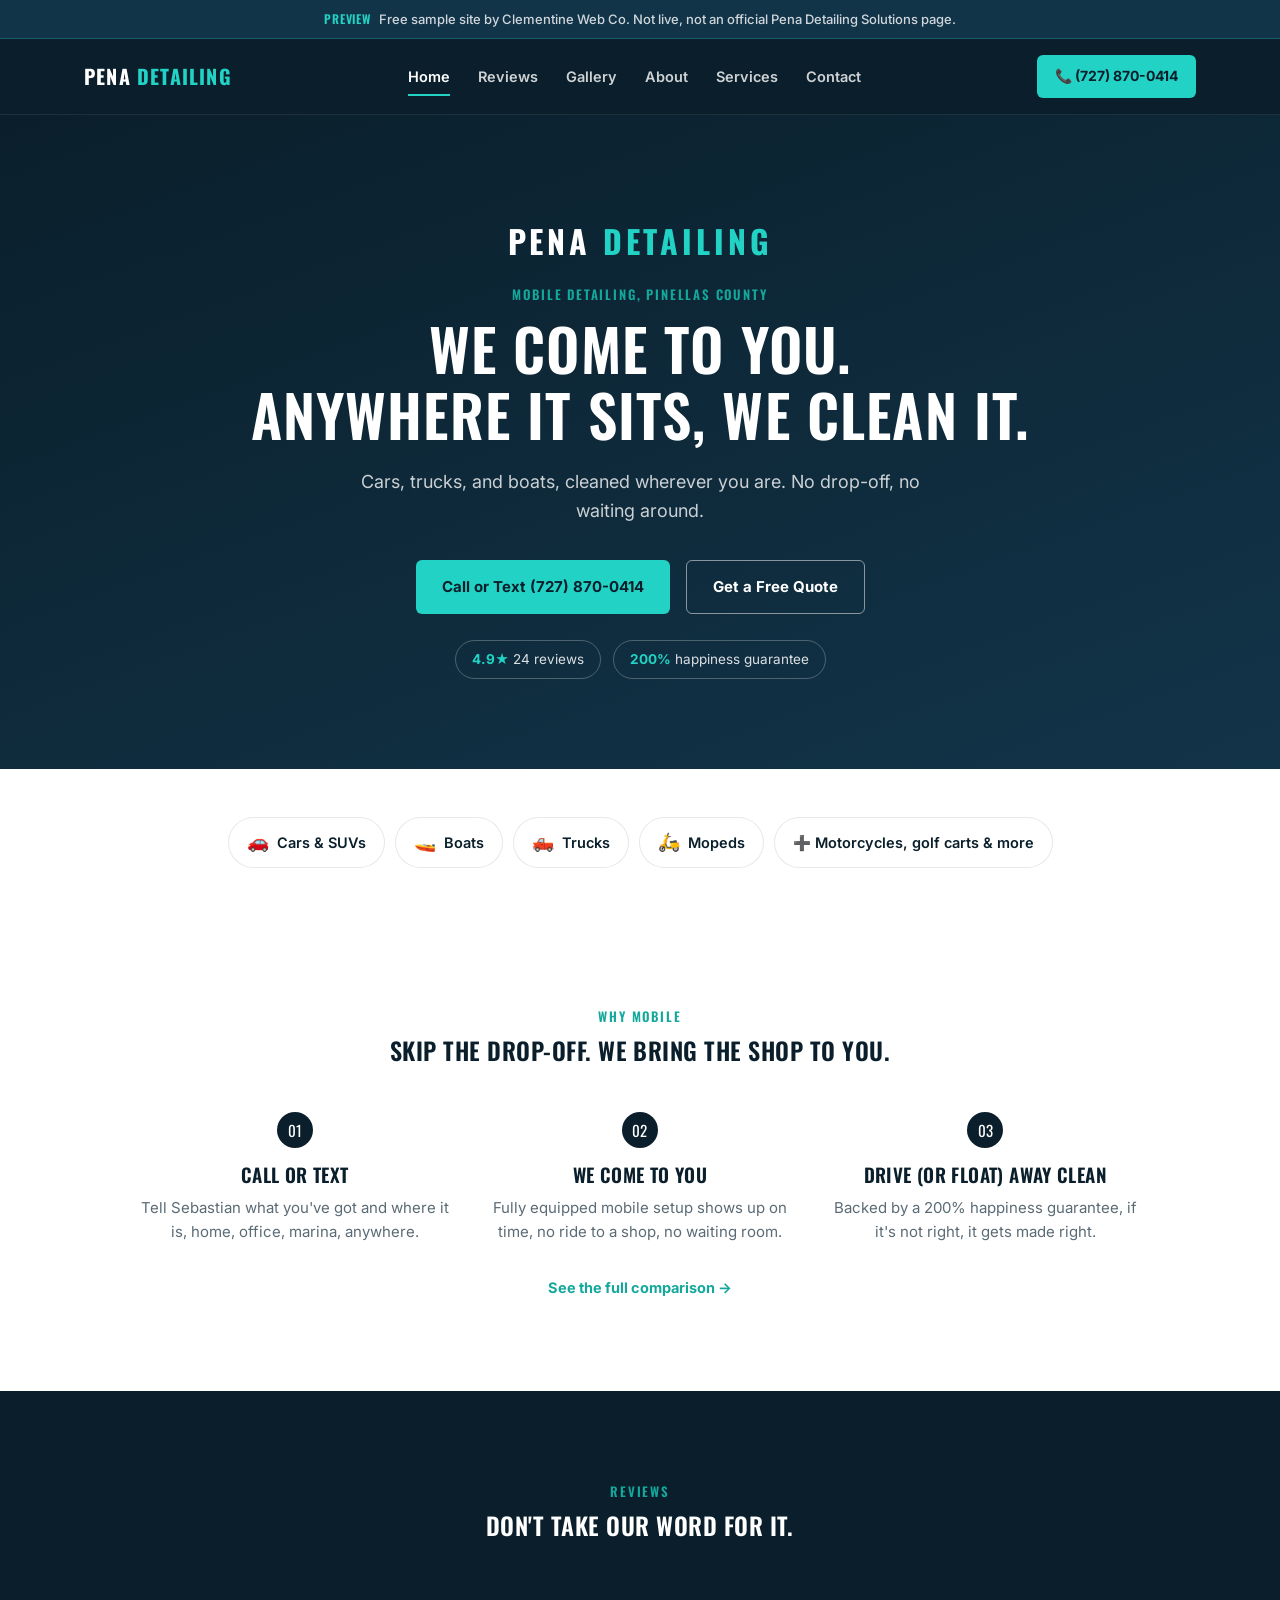
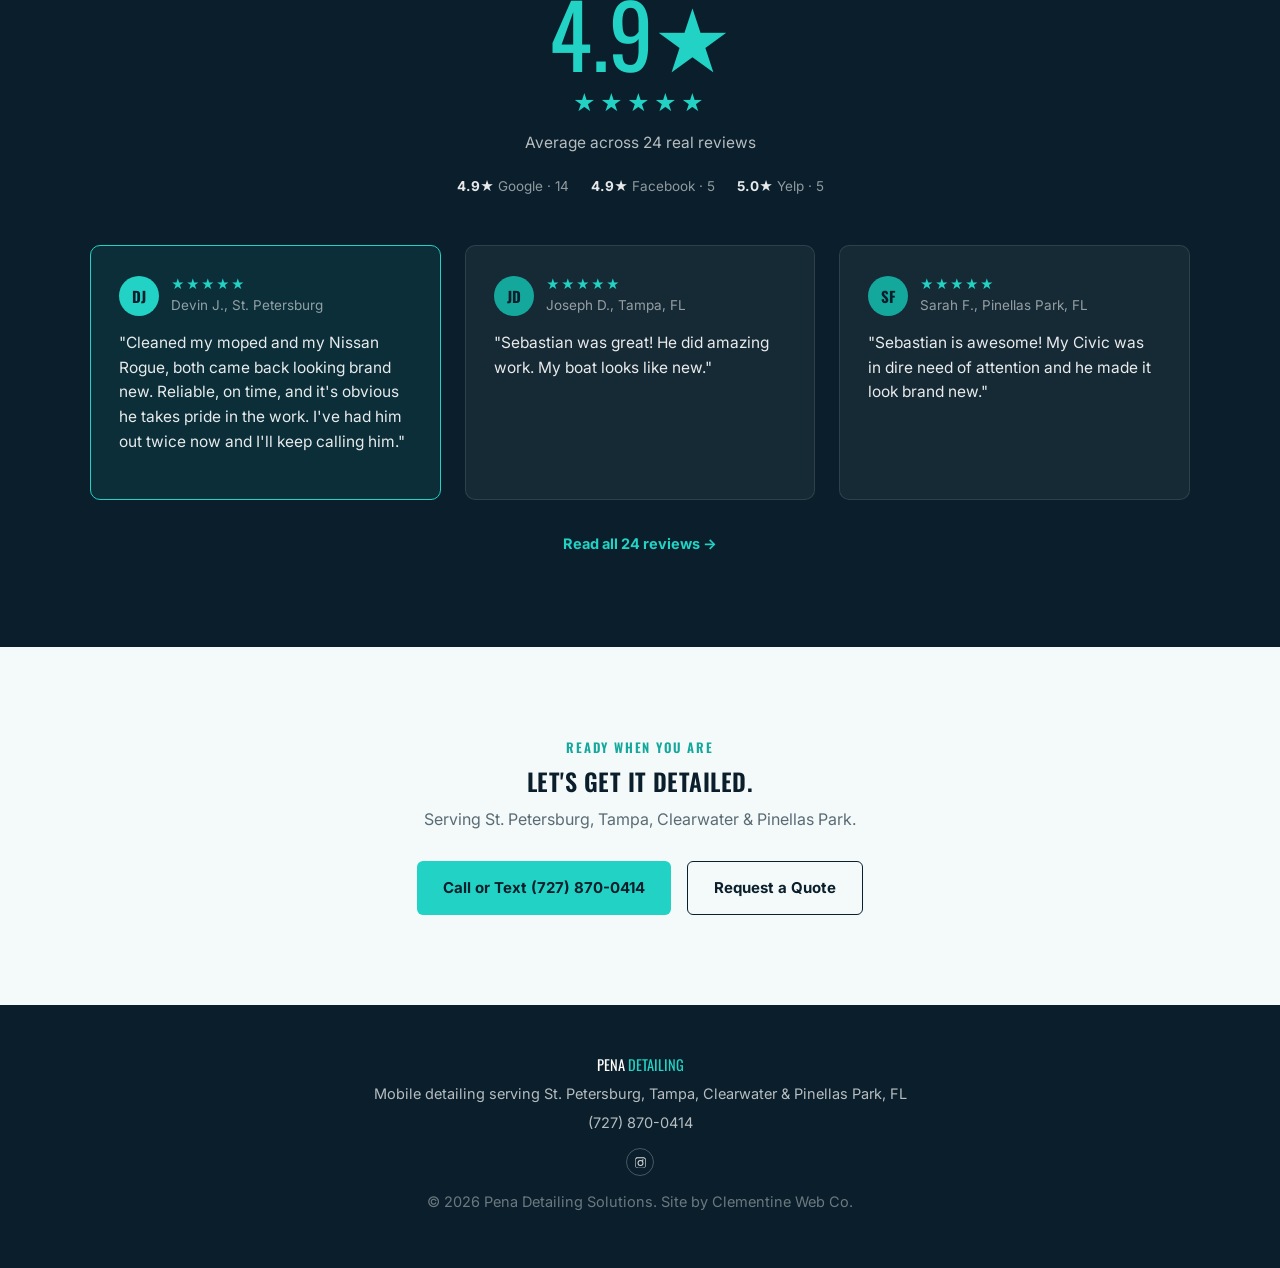
==== commit 1f3a2b27: "Swap video for interior-only slideshow, reorder nav, fix mobile bugs - Replaced the after-video with" ====
--- a/index.html
+++ b/index.html
@@ -20,10 +20,10 @@
       <a href="index.html" class="nav__logo">PENA <span>DETAILING</span></a>
       <nav class="nav__links" id="navLinks">
         <a href="index.html">Home</a>
-        <a href="services.html">Services</a>
+        <a href="reviews.html">Reviews</a>
         <a href="gallery.html">Gallery</a>
         <a href="about.html">About</a>
-        <a href="reviews.html">Reviews</a>
+        <a href="services.html">Services</a>
         <a href="contact.html">Contact</a>
       </nav>
       <a href="tel:7278700414" class="btn btn--nav nav__cta">📞 (727) 870-0414</a>
@@ -49,26 +49,6 @@
           <span class="badge-pill"><strong>200%</strong> happiness guarantee</span>
         </div>
       </div>
-    </section>
-
-    <!-- REAL BEFORE/AFTER -->
-    <section class="services reveal">
-      <div class="section__head">
-        <p class="eyebrow">Real Result</p>
-        <h2>See it for yourself.</h2>
-        <p class="section__sub">A real customer's Nissan Rogue, one of Sebastian's actual jobs.</p>
-      </div>
-      <div class="transform-grid">
-        <figure class="transform-media">
-          <img src="images/nissan-before.jpg" alt="Nissan Rogue before mobile detailing">
-          <figcaption>Before</figcaption>
-        </figure>
-        <figure class="transform-media">
-          <video src="images/nissan-after.mp4" poster="images/nissan-after-poster.jpg" controls playsinline preload="metadata"></video>
-          <figcaption>After</figcaption>
-        </figure>
-      </div>
-      <p class="section__more"><a href="reviews.html" class="section__link">Read the full review →</a></p>
     </section>
 
     <!-- VEHICLE STRIP -->
--- a/styles.css
+++ b/styles.css
@@ -114,7 +114,7 @@
     flex-direction: column; gap: 0; max-height: 0; overflow: hidden;
     transition: max-height 0.25s ease; border-bottom: 1px solid rgba(255,255,255,0.08);
   }
-  .nav__links.open { max-height: 320px; }
+  .nav__links.open { max-height: 420px; }
   .nav__links a { padding: 16px 24px; border-top: 1px solid rgba(255,255,255,0.06); }
   .nav__toggle { display: block; }
   .nav__cta { display: none; }
@@ -188,6 +188,7 @@
 
 /* How it works */
 .how { background: #F4FAFA; padding: 90px 24px; }
+.how--plain { background: var(--white); }
 .how-grid {
   max-width: 1000px; margin: 0 auto;
   display: grid; grid-template-columns: repeat(3, 1fr); gap: 36px; text-align: center;
@@ -327,27 +328,6 @@
   font-size: 13.5px; color: rgba(255,255,255,0.85);
 }
 .badge-pill strong { color: var(--aqua); }
-
-/* Real before/after showcase (home) */
-.transform-grid {
-  max-width: 720px; margin: 0 auto; display: grid; grid-template-columns: 1fr 1fr; gap: 20px;
-}
-.transform-media {
-  border-radius: 12px; overflow: hidden; box-shadow: 0 20px 50px rgba(10,31,43,0.12);
-  position: relative;
-}
-.transform-media img, .transform-media video {
-  width: 100%; aspect-ratio: 3/4; object-fit: cover; display: block; background: var(--navy-2);
-}
-.transform-media figcaption {
-  position: absolute; top: 12px; left: 12px; font-family: var(--font-display);
-  font-weight: 600; letter-spacing: 0.06em; text-transform: uppercase; font-size: 12.5px;
-  color: var(--white); background: rgba(10,31,43,0.65); padding: 5px 12px; border-radius: 999px;
-}
-
-@media (max-width: 560px) {
-  .transform-grid { grid-template-columns: 1fr; max-width: 320px; }
-}
 
 /* Instagram portfolio callout */
 .instagram-callout {
@@ -445,6 +425,19 @@
 }
 .gallery-tile--media span.tile-label--top { bottom: auto; top: 12px; }
 
+/* Slideshow variant of a real-media gallery tile (3 frames, auto-advancing) */
+.tile-slideshow img { opacity: 0; transition: opacity 0.6s ease; }
+.tile-slideshow img.active { opacity: 1; }
+.tile-slideshow .slide-dots {
+  position: absolute; bottom: 10px; left: 0; right: 0; z-index: 2;
+  display: flex; justify-content: center; gap: 6px;
+}
+.tile-slideshow .slide-dots button {
+  width: 7px; height: 7px; border-radius: 50%; border: none; padding: 0;
+  background: rgba(255,255,255,0.5); cursor: pointer;
+}
+.tile-slideshow .slide-dots button.active { background: var(--aqua); }
+
 /* Footer social icons */
 .footer__social { display: flex; gap: 10px; justify-content: center; margin: 14px 0; }
 .footer__social a {
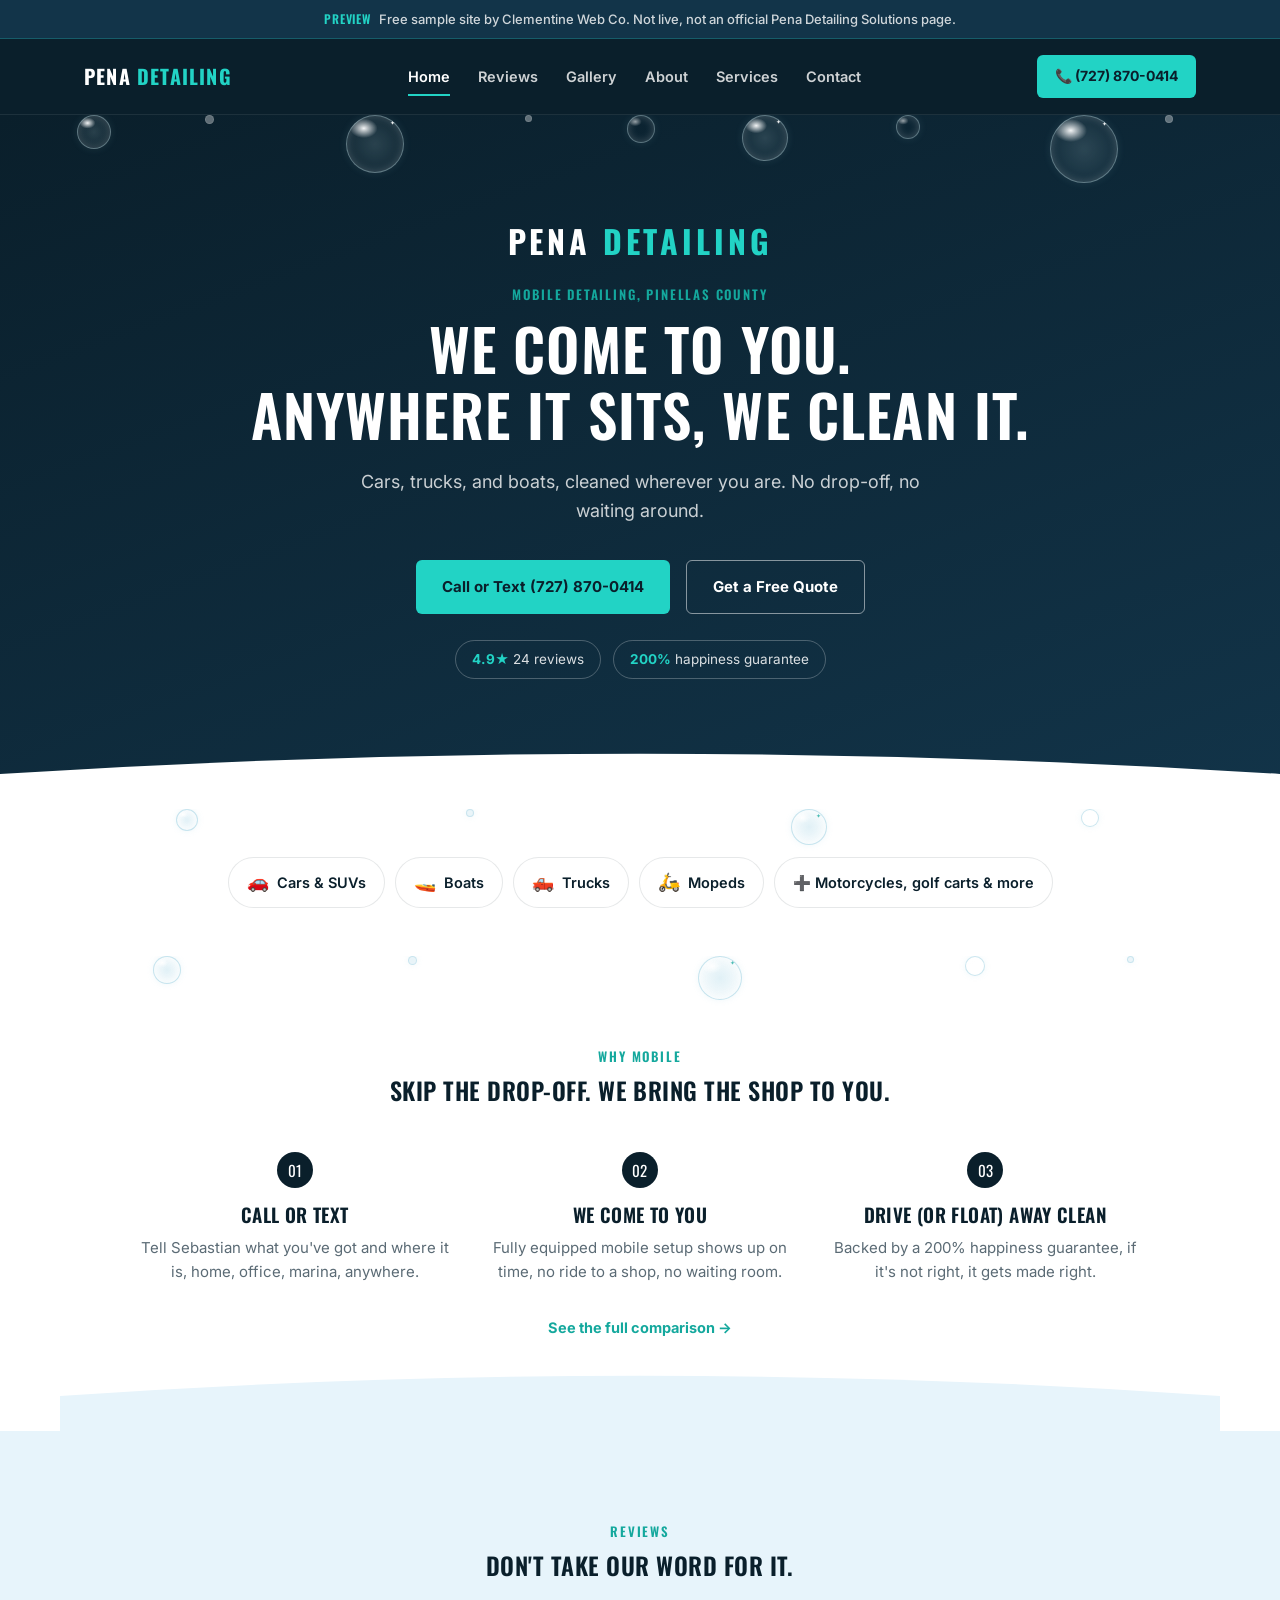
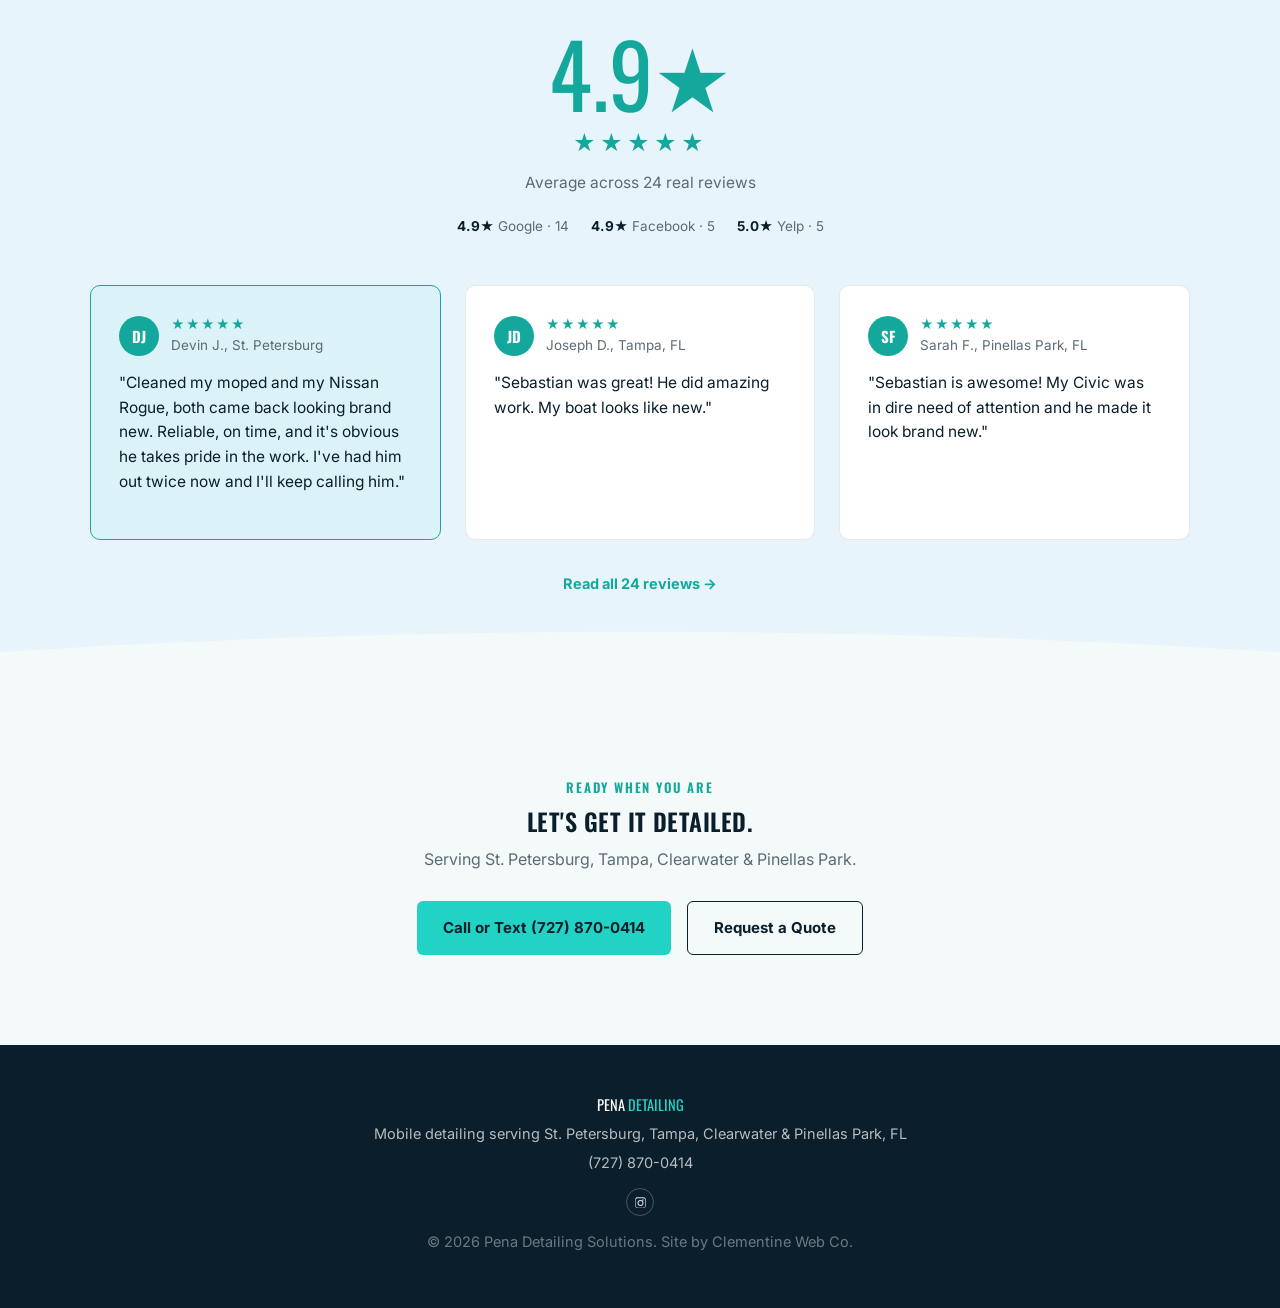
==== commit 3e841632: "Curves/texture pass, reviews redesign, gallery revamp, FAQ removed - Fixed the real stacking bug beh" ====
--- a/index.html
+++ b/index.html
@@ -35,6 +35,17 @@
 
     <!-- HERO -->
     <section class="hero">
+      <div class="bubbles" aria-hidden="true">
+        <span class="bubble" style="left:6%; width:34px; height:34px; animation-duration:14s; animation-delay:0s; --drift:18px;"></span>
+        <span class="bubble bubble--fleck" style="left:16%; width:9px; height:9px; animation-duration:10s; animation-delay:2.5s; --drift:-12px;"></span>
+        <span class="bubble bubble--sparkle" style="left:27%; width:58px; height:58px; animation-duration:18s; animation-delay:1s; --drift:26px;"></span>
+        <span class="bubble bubble--fleck" style="left:41%; width:7px; height:7px; animation-duration:9s; animation-delay:4s; --drift:-8px;"></span>
+        <span class="bubble bubble--sparkle" style="left:58%; width:46px; height:46px; animation-duration:16s; animation-delay:0.5s; --drift:-22px;"></span>
+        <span class="bubble bubble--ring" style="left:70%; width:24px; height:24px; animation-duration:11s; animation-delay:3s; --drift:14px;"></span>
+        <span class="bubble bubble--sparkle" style="left:82%; width:68px; height:68px; animation-duration:19s; animation-delay:2s; --drift:-30px;"></span>
+        <span class="bubble bubble--fleck" style="left:91%; width:8px; height:8px; animation-duration:8.5s; animation-delay:5s; --drift:10px;"></span>
+        <span class="bubble bubble--ring" style="left:49%; width:28px; height:28px; animation-duration:13s; animation-delay:6s; --drift:16px;"></span>
+      </div>
       <div class="hero__inner">
         <p class="hero__brand">PENA <span>DETAILING</span></p>
         <p class="eyebrow">Mobile Detailing, Pinellas County</p>
@@ -49,10 +60,19 @@
           <span class="badge-pill"><strong>200%</strong> happiness guarantee</span>
         </div>
       </div>
+      <div class="wave-divider" aria-hidden="true">
+        <svg viewBox="0 0 1440 100" preserveAspectRatio="none"><path d="M0,60 Q720,15 1440,60 L1440,100 L0,100 Z" fill="var(--white)"/></svg>
+      </div>
     </section>
 
     <!-- VEHICLE STRIP -->
     <section class="vehicle-section reveal">
+      <div class="bubbles" aria-hidden="true">
+        <span class="bubble bubble--onlight" style="left:10%; width:22px; height:22px; animation-duration:12s; animation-delay:0s; --drift:14px;"></span>
+        <span class="bubble bubble--onlight bubble--fleck" style="left:35%; width:8px; height:8px; animation-duration:9s; animation-delay:2s; --drift:-10px;"></span>
+        <span class="bubble bubble--onlight bubble--sparkle" style="left:63%; width:36px; height:36px; animation-duration:15s; animation-delay:1s; --drift:-16px;"></span>
+        <span class="bubble bubble--onlight bubble--ring" style="left:88%; width:18px; height:18px; animation-duration:11s; animation-delay:3s; --drift:12px;"></span>
+      </div>
       <div class="vehicle-strip">
         <span class="vehicle-chip"><span class="emoji">🚗</span> Cars &amp; SUVs</span>
         <span class="vehicle-chip"><span class="emoji">🚤</span> Boats</span>
@@ -64,6 +84,13 @@
 
     <!-- WHY MOBILE (condensed) -->
     <section class="services reveal">
+      <div class="bubbles" aria-hidden="true">
+        <span class="bubble bubble--onlight" style="left:8%; width:28px; height:28px; animation-duration:13s; animation-delay:1.5s; --drift:16px;"></span>
+        <span class="bubble bubble--onlight bubble--fleck" style="left:30%; width:9px; height:9px; animation-duration:10s; animation-delay:3.5s; --drift:-8px;"></span>
+        <span class="bubble bubble--onlight bubble--sparkle" style="left:55%; width:44px; height:44px; animation-duration:17s; animation-delay:0s; --drift:-20px;"></span>
+        <span class="bubble bubble--onlight bubble--ring" style="left:78%; width:20px; height:20px; animation-duration:12s; animation-delay:2.5s; --drift:10px;"></span>
+        <span class="bubble bubble--onlight bubble--fleck" style="left:92%; width:7px; height:7px; animation-duration:9.5s; animation-delay:5s; --drift:-6px;"></span>
+      </div>
       <div class="section__head">
         <p class="eyebrow">Why Mobile</p>
         <h2>Skip the drop-off. We bring the shop to you.</h2>
@@ -86,6 +113,9 @@
         </div>
       </div>
       <p class="section__more"><a href="about.html" class="section__link">See the full comparison →</a></p>
+      <div class="wave-divider" aria-hidden="true">
+        <svg viewBox="0 0 1440 100" preserveAspectRatio="none"><path d="M0,60 Q720,15 1440,60 L1440,100 L0,100 Z" fill="var(--baby-blue)"/></svg>
+      </div>
     </section>
 
     <!-- REVIEWS -->
@@ -138,7 +168,10 @@
           <p>"Sebastian is awesome! My Civic was in dire need of attention and he made it look brand new."</p>
         </blockquote>
       </div>
-      <p class="section__more"><a href="reviews.html" class="section__link section__link--on-dark">Read all 24 reviews →</a></p>
+      <p class="section__more"><a href="reviews.html" class="section__link">Read all 24 reviews →</a></p>
+      <div class="wave-divider" aria-hidden="true">
+        <svg viewBox="0 0 1440 100" preserveAspectRatio="none"><path d="M0,60 Q720,15 1440,60 L1440,100 L0,100 Z" fill="#F4FAFA"/></svg>
+      </div>
     </section>
 
     <!-- FINAL CTA -->
--- a/styles.css
+++ b/styles.css
@@ -5,6 +5,8 @@
   --aqua: #22D3C5;
   --aqua-dark: #14A89D;
   --white: #FFFFFF;
+  --cream: #FAF6EE;
+  --baby-blue: #E7F4FB;
   --ink: #0A1F2B;
   --muted: #5B6B75;
   --line: rgba(10, 31, 43, 0.1);
@@ -56,7 +58,7 @@
   margin-bottom: 10px;
 }
 
-.section__head { max-width: 640px; margin: 0 auto 48px; text-align: center; }
+.section__head { max-width: 640px; margin: 0 auto 48px; text-align: center; position: relative; z-index: 2; }
 .section__sub { color: var(--muted); font-size: 16px; margin-top: 12px; }
 .placeholder-flag { font-style: italic; opacity: 0.85; }
 
@@ -77,6 +79,8 @@
 .btn--primary:hover { background: var(--aqua-dark); transform: translateY(-1px); }
 .btn--ghost { background: transparent; color: var(--white); border: 1.5px solid rgba(255,255,255,0.5); }
 .btn--ghost:hover { border-color: var(--white); }
+.btn--ghost-dark { color: var(--navy); border-color: var(--navy); }
+.btn--ghost-dark:hover { background: var(--navy); color: var(--white); }
 .btn--large { padding: 18px 32px; font-size: 17px; width: 100%; }
 .btn--nav { background: var(--aqua); color: var(--navy); padding: 10px 18px; font-size: 14px; }
 .btn--nav:hover { background: var(--aqua-dark); }
@@ -139,10 +143,12 @@
 .hero {
   background: linear-gradient(160deg, var(--navy) 0%, var(--navy-3) 100%);
   color: var(--white);
-  padding: 100px 24px 90px;
+  padding: 100px 24px 130px;
   text-align: center;
-}
-.hero__inner { max-width: 780px; margin: 0 auto; }
+  position: relative;
+  overflow: hidden;
+}
+.hero__inner { max-width: 780px; margin: 0 auto; position: relative; z-index: 2; }
 .hero__brand {
   font-family: var(--font-display); font-weight: 700; letter-spacing: 0.12em;
   text-transform: uppercase; font-size: clamp(22px, 4vw, 32px); color: var(--white);
@@ -154,6 +160,72 @@
 .hero__actions { display: flex; gap: 16px; justify-content: center; flex-wrap: wrap; margin-bottom: 26px; }
 .hero__note { font-size: 14px; color: rgba(255,255,255,0.55); }
 
+/* Soap bubbles, subtle floating decoration */
+.bubbles { position: absolute; inset: 0; z-index: 0; pointer-events: none; overflow: hidden; }
+.bubble {
+  position: absolute; border-radius: 50%;
+  background:
+    radial-gradient(ellipse 34% 24% at 30% 22%, rgba(255,255,255,0.95), rgba(255,255,255,0) 72%),
+    radial-gradient(circle at 50% 50%, rgba(200,235,240,0.16), rgba(200,235,240,0.05) 70%, rgba(200,235,240,0.01) 100%);
+  border: 1.5px solid rgba(210,238,242,0.4);
+  box-shadow: inset 0 0 8px rgba(255,255,255,0.2), 0 0 8px rgba(180,225,235,0.1);
+  animation: bubbleFloat linear infinite;
+}
+
+/* Ring type, thin glassy outline instead of a filled bubble */
+.bubble--ring {
+  background: radial-gradient(ellipse 40% 28% at 28% 22%, rgba(255,255,255,0.55), rgba(255,255,255,0) 62%);
+}
+
+/* Fleck type, tiny faint foam speck, no highlight detail needed at that size */
+.bubble--fleck {
+  background: rgba(255,255,255,0.35); border-color: rgba(255,255,255,0.12); box-shadow: none;
+}
+
+/* Light-blue variant for bubbles drifting over white/cream sections, matches a
+   pale-blue soap-bubble reference (crisp oval glare, thin visible rim, subtle tint) */
+.bubble--onlight {
+  background:
+    radial-gradient(ellipse 34% 24% at 30% 22%, rgba(255,255,255,0.95), rgba(255,255,255,0) 72%),
+    radial-gradient(circle at 50% 50%, rgba(160,210,228,0.32), rgba(160,210,228,0.1) 70%, rgba(160,210,228,0.03) 100%);
+  border: 1.5px solid rgba(140,200,220,0.45);
+  box-shadow: inset 0 0 8px rgba(255,255,255,0.5), 0 0 6px rgba(140,200,220,0.15);
+}
+.bubble--onlight.bubble--ring { background: radial-gradient(ellipse 40% 28% at 28% 22%, rgba(255,255,255,0.85), rgba(255,255,255,0) 62%); }
+.bubble--onlight.bubble--fleck { background: rgba(140,200,220,0.3); border-color: rgba(140,200,220,0.25); }
+
+/* Sparkle, a small twinkling glint on the larger bubbles */
+.bubble--sparkle::after {
+  content: '✦'; position: absolute; top: 8%; right: 14%; font-size: 0.4em; line-height: 1;
+  color: rgba(255,255,255,0.9); animation: sparkleTwinkle 2.4s ease-in-out infinite;
+}
+.bubble--onlight.bubble--sparkle::after { color: rgba(20,168,157,0.75); }
+
+@keyframes bubbleFloat {
+  0% { transform: translate(0, 20px) scale(0.94); opacity: 0; }
+  10% { opacity: 0.8; }
+  90% { opacity: 0.6; }
+  100% { transform: translate(var(--drift, 24px), -340px) scale(1.04); opacity: 0; }
+}
+@keyframes sparkleTwinkle {
+  0%, 100% { opacity: 0.2; transform: scale(0.7); }
+  50% { opacity: 1; transform: scale(1.15); }
+}
+
+@media (max-width: 560px) {
+  .bubbles { display: none; }
+}
+
+/* Curved section dividers, replaces hard rectangular color-block edges */
+.wave-divider {
+  position: absolute; left: 0; right: 0; bottom: -1px; line-height: 0; z-index: 1; pointer-events: none;
+}
+.wave-divider svg { display: block; width: 100%; height: 90px; }
+
+@media (max-width: 560px) {
+  .wave-divider svg { height: 50px; }
+}
+
 @media (max-width: 560px) {
   .hero { padding: 56px 20px 48px; }
   .hero__brand { margin-bottom: 12px; }
@@ -162,7 +234,7 @@
 }
 
 /* Services */
-.services { padding: 90px 24px; max-width: 1160px; margin: 0 auto; }
+.services { padding: 90px 24px; max-width: 1160px; margin: 0 auto; position: relative; }
 .service-grid {
   display: grid; grid-template-columns: repeat(3, 1fr); gap: 24px;
 }
@@ -187,10 +259,10 @@
 }
 
 /* How it works */
-.how { background: #F4FAFA; padding: 90px 24px; }
+.how { background: #F4FAFA; padding: 90px 24px; position: relative; }
 .how--plain { background: var(--white); }
 .how-grid {
-  max-width: 1000px; margin: 0 auto;
+  max-width: 1000px; margin: 0 auto; position: relative; z-index: 2;
   display: grid; grid-template-columns: repeat(3, 1fr); gap: 36px; text-align: center;
 }
 .how-step__num {
@@ -205,9 +277,61 @@
   .how-grid { grid-template-columns: 1fr; }
 }
 
+/* Gallery — featured transformation showcase */
+.showcase-grid {
+  max-width: 820px; margin: 40px auto 0; position: relative; z-index: 2;
+  display: grid; grid-template-columns: 1fr 1fr; gap: 24px;
+}
+.showcase-media.gallery-tile {
+  aspect-ratio: 3/4; border-radius: 14px;
+  box-shadow: 0 24px 60px rgba(10,31,43,0.16); cursor: zoom-in;
+}
+.showcase-media.gallery-tile:hover { box-shadow: 0 28px 70px rgba(10,31,43,0.22); }
+.showcase-quote {
+  max-width: 600px; margin: 40px auto 0; text-align: center; position: relative; z-index: 2;
+}
+.showcase-quote p { font-size: 17px; font-style: italic; color: var(--ink); margin-bottom: 10px; }
+.showcase-quote cite { font-size: 14px; color: var(--muted); font-style: normal; }
+
+@media (max-width: 560px) {
+  .showcase-grid { grid-template-columns: 1fr; max-width: 320px; }
+}
+
+/* Lightbox for showcase images */
+.lightbox {
+  position: fixed; inset: 0; background: rgba(10,31,43,0.92); z-index: 300;
+  display: none; align-items: center; justify-content: center; padding: 32px;
+}
+.lightbox.open { display: flex; }
+.lightbox img { max-width: 90vw; max-height: 85vh; border-radius: 10px; display: block; }
+.lightbox__close {
+  position: absolute; top: 20px; right: 24px; background: none; border: none;
+  color: var(--white); font-size: 32px; line-height: 1; cursor: pointer; padding: 8px;
+}
+
+/* "More vehicles" coming-soon cards, replaces sparse per-type mini-grids */
+.coming-soon-grid {
+  max-width: 900px; margin: 0 auto; position: relative; z-index: 2;
+  display: grid; grid-template-columns: repeat(4, 1fr); gap: 20px;
+}
+.coming-soon-tile {
+  text-align: center; padding: 32px 20px; border-radius: 12px;
+  border: 1px dashed var(--line); background: var(--white);
+}
+.coming-soon-tile__icon { font-size: 32px; display: block; margin-bottom: 12px; }
+.coming-soon-tile h3 { font-size: 16px; text-transform: none; letter-spacing: 0; margin-bottom: 6px; }
+.coming-soon-tile p { color: var(--muted); font-size: 13.5px; }
+
+@media (max-width: 860px) {
+  .coming-soon-grid { grid-template-columns: repeat(2, 1fr); }
+}
+@media (max-width: 480px) {
+  .coming-soon-grid { grid-template-columns: 1fr; }
+}
+
 /* Gallery */
-.gallery { padding: 90px 24px; max-width: 1160px; margin: 0 auto; }
-.gallery-grid { display: grid; grid-template-columns: repeat(4, 1fr); gap: 18px; }
+.gallery { padding: 90px 24px; max-width: 1160px; margin: 0 auto; position: relative; }
+.gallery-grid { display: grid; grid-template-columns: repeat(4, 1fr); gap: 18px; position: relative; z-index: 2; }
 .gallery-tile {
   aspect-ratio: 4/5; border-radius: 10px;
   background: repeating-linear-gradient(135deg, var(--navy-2), var(--navy-2) 12px, var(--navy-3) 12px, var(--navy-3) 24px);
@@ -223,41 +347,42 @@
 }
 
 /* Reviews */
-.reviews { background: var(--navy); color: var(--white); padding: 90px 24px; }
-.reviews .section__sub { color: rgba(255,255,255,0.7); }
+.reviews { background: var(--baby-blue); color: var(--ink); padding: 90px 24px; position: relative; }
+.reviews .section__sub { color: var(--muted); }
 .rating-row {
   display: flex; gap: 14px; justify-content: center; flex-wrap: wrap; margin-bottom: 48px;
+  position: relative; z-index: 2;
 }
 .rating-pill {
-  border: 1px solid rgba(255,255,255,0.2); border-radius: 999px;
-  padding: 10px 20px; font-size: 14px; color: rgba(255,255,255,0.85);
-}
-.rating-pill strong { color: var(--aqua); margin-right: 6px; }
+  border: 1px solid var(--line); border-radius: 999px;
+  padding: 10px 20px; font-size: 14px; color: var(--muted);
+}
+.rating-pill strong { color: var(--aqua-dark); margin-right: 6px; }
 .review-grid {
-  max-width: 1100px; margin: 0 auto;
+  max-width: 1100px; margin: 0 auto; position: relative; z-index: 2;
   display: grid; grid-template-columns: repeat(3, 1fr); gap: 24px;
 }
 .review {
-  background: rgba(255,255,255,0.05); border: 1px solid rgba(255,255,255,0.1);
+  background: var(--white); border: 1px solid var(--line);
   border-radius: 10px; padding: 28px;
 }
-.review--featured { border-color: var(--aqua); background: rgba(34,211,197,0.08); }
-.review p { font-size: 15.5px; margin-bottom: 16px; color: rgba(255,255,255,0.9); }
-.review cite { font-size: 13.5px; color: rgba(255,255,255,0.55); font-style: normal; }
+.review--featured { border-color: var(--aqua-dark); background: rgba(34,211,197,0.06); }
+.review p { font-size: 15.5px; margin-bottom: 16px; color: var(--ink); }
+.review cite { font-size: 13.5px; color: var(--muted); font-style: normal; }
 
 @media (max-width: 860px) {
   .review-grid { grid-template-columns: 1fr; }
 }
 
 /* About */
-.about { padding: 90px 24px; }
-.about__inner { max-width: 700px; margin: 0 auto; text-align: center; }
+.about { padding: 90px 24px; position: relative; }
+.about__inner { max-width: 700px; margin: 0 auto; text-align: center; position: relative; z-index: 2; }
 .about h2 { margin-bottom: 24px; font-size: clamp(26px, 4vw, 36px); }
 .about p { color: var(--muted); font-size: 16.5px; margin-bottom: 16px; }
 
 /* Contact */
 .contact { background: #F4FAFA; padding: 90px 24px; }
-.contact__inner { max-width: 720px; margin: 0 auto; text-align: center; }
+.contact__inner { max-width: 720px; margin: 0 auto; text-align: center; position: relative; z-index: 2; }
 .contact__grid { display: flex; flex-direction: column; gap: 24px; align-items: center; margin-top: 36px; }
 
 /* One-time review popup, bottom-right, shows once per browser */
@@ -297,16 +422,17 @@
 /* Interior page hero (Services / Gallery / About / Reviews / Contact) */
 .page-hero {
   background: linear-gradient(160deg, var(--navy) 0%, var(--navy-3) 100%);
-  color: var(--white); padding: 72px 24px 56px; text-align: center;
+  color: var(--white); padding: 72px 24px 68px; text-align: center;
+  position: relative; overflow: hidden;
 }
 .page-hero__brand {
   font-family: var(--font-display); font-weight: 700; letter-spacing: 0.12em;
   text-transform: uppercase; font-size: clamp(16px, 2.5vw, 19px); color: rgba(255,255,255,0.85);
-  margin-bottom: 10px;
+  margin-bottom: 10px; position: relative; z-index: 2;
 }
 .page-hero__brand span { color: var(--aqua); }
-.page-hero h1 { font-size: clamp(30px, 4.5vw, 46px); margin-bottom: 14px; }
-.page-hero p { color: rgba(255,255,255,0.75); max-width: 560px; margin: 0 auto; font-size: 16.5px; }
+.page-hero h1 { font-size: clamp(30px, 4.5vw, 46px); margin-bottom: 14px; position: relative; z-index: 2; }
+.page-hero p { color: rgba(255,255,255,0.75); max-width: 560px; margin: 0 auto; font-size: 16.5px; position: relative; z-index: 2; }
 
 @media (max-width: 560px) {
   .page-hero { padding: 44px 20px 36px; }
@@ -333,20 +459,21 @@
 .instagram-callout {
   max-width: 560px; margin: 0 auto; text-align: center; padding: 32px;
   border: 1px solid var(--line); border-radius: 14px; background: var(--white);
+  position: relative; z-index: 2;
 }
 .instagram-callout p { color: var(--muted); font-size: 15px; margin-bottom: 16px; }
 
 /* Vehicle icon strip section (home) */
-.vehicle-section { padding: 48px 24px; max-width: 1160px; margin: 0 auto; }
+.vehicle-section { padding: 48px 24px; max-width: 1160px; margin: 0 auto; position: relative; }
 
 /* Small reusable layout utilities, used across pages instead of inline styles */
-.section__more { text-align: center; margin-top: 24px; }
+.section__more { text-align: center; margin-top: 24px; position: relative; z-index: 2; }
 .cta-actions { margin-top: 28px; display: flex; gap: 16px; justify-content: center; flex-wrap: wrap; }
-.btn--ghost-dark { color: var(--navy); border-color: var(--navy); }
 .section--tight { padding-top: 60px; }
+.section--compact { padding-top: 56px; padding-bottom: 56px; }
 
 .vehicle-strip {
-  max-width: 1000px; margin: 0 auto; display: flex; justify-content: center;
+  max-width: 1000px; margin: 0 auto; position: relative; z-index: 2; display: flex; justify-content: center;
   gap: 10px; flex-wrap: wrap;
 }
 .vehicle-chip {
@@ -357,7 +484,7 @@
 .vehicle-chip span.emoji { font-size: 18px; }
 
 /* Why mobile comparison table */
-.compare { max-width: 760px; margin: 0 auto; border: 1px solid var(--line); border-radius: 12px; overflow: hidden; }
+.compare { max-width: 760px; margin: 0 auto; border: 1px solid var(--line); border-radius: 12px; overflow: hidden; position: relative; z-index: 2; background: var(--white); }
 .compare-row { display: grid; grid-template-columns: 1.4fr 1fr 1fr; }
 .compare-row + .compare-row { border-top: 1px solid var(--line); }
 .compare-row > div { padding: 16px 18px; font-size: 14.5px; }
@@ -377,7 +504,7 @@
 
 /* Service area list */
 .area-grid {
-  max-width: 700px; margin: 0 auto; display: grid; grid-template-columns: repeat(2, 1fr);
+  max-width: 700px; margin: 0 auto; position: relative; z-index: 2; display: grid; grid-template-columns: repeat(2, 1fr);
   gap: 14px 28px;
 }
 .area-item { display: flex; align-items: center; gap: 10px; font-weight: 600; font-size: 15.5px; }
@@ -391,6 +518,7 @@
 /* Services page: package rows */
 .package {
   max-width: 900px; margin: 0 auto 20px; border: 1px solid var(--line); border-radius: 10px;
+  background: var(--white); position: relative; z-index: 2;
   padding: 26px 30px; display: flex; justify-content: space-between; align-items: center; gap: 20px; flex-wrap: wrap;
 }
 .package h3 { font-size: 19px; margin-bottom: 6px; text-transform: none; letter-spacing: 0; }
@@ -398,15 +526,12 @@
 .package__price { font-family: var(--font-display); color: var(--aqua-dark); font-size: 22px; white-space: nowrap; }
 
 /* FAQ */
-.faq { max-width: 720px; margin: 0 auto; }
-.faq-item { border-bottom: 1px solid var(--line); padding: 20px 0; }
-.faq-item h3 { font-size: 16.5px; text-transform: none; letter-spacing: 0; margin-bottom: 8px; }
-.faq-item p { color: var(--muted); font-size: 15px; }
 
 /* Gallery page grouping */
 .gallery-group-label {
   font-family: var(--font-display); text-transform: uppercase; letter-spacing: 0.06em;
   font-size: 14px; color: var(--muted); margin: 40px 0 16px; text-align: center;
+  position: relative; z-index: 2;
 }
 .gallery-tile.has-video::before {
   content: '▶'; position: absolute; margin: auto; inset: 0; width: 44px; height: 44px;
@@ -421,7 +546,7 @@
   position: absolute; inset: 0; width: 100%; height: 100%; object-fit: cover;
 }
 .gallery-tile--media span {
-  position: absolute; left: 12px; bottom: 12px; z-index: 1;
+  position: absolute; left: 12px; bottom: 12px; z-index: 2;
 }
 .gallery-tile--media span.tile-label--top { bottom: auto; top: 12px; }
 
@@ -451,30 +576,30 @@
 
 /* Big review stat block */
 .review-stat {
-  max-width: 720px; margin: 0 auto 48px; text-align: center;
+  max-width: 720px; margin: 0 auto 48px; text-align: center; position: relative; z-index: 2;
 }
 .review-stat__number {
-  font-family: var(--font-display); font-size: clamp(56px, 8vw, 88px); color: var(--aqua);
+  font-family: var(--font-display); font-size: clamp(56px, 8vw, 88px); color: var(--aqua-dark);
   line-height: 1;
 }
-.review-stat__stars { font-size: 22px; letter-spacing: 4px; margin: 10px 0; color: var(--aqua); }
-.review-stat__label { color: rgba(255,255,255,0.7); font-size: 15.5px; }
+.review-stat__stars { font-size: 22px; letter-spacing: 4px; margin: 10px 0; color: var(--aqua-dark); }
+.review-stat__label { color: var(--muted); font-size: 15.5px; }
 .review-stat__breakdown {
   display: flex; gap: 22px; justify-content: center; margin-top: 20px; flex-wrap: wrap;
-  font-size: 13.5px; color: rgba(255,255,255,0.55);
-}
-.review-stat__breakdown strong { color: rgba(255,255,255,0.9); }
+  font-size: 13.5px; color: var(--muted);
+}
+.review-stat__breakdown strong { color: var(--ink); }
 
 /* Review card avatars + stars */
 .review__top { display: flex; align-items: center; gap: 12px; margin-bottom: 14px; }
 .review__avatar {
-  width: 40px; height: 40px; border-radius: 50%; background: var(--aqua-dark); color: var(--navy);
+  width: 40px; height: 40px; border-radius: 50%; background: var(--aqua-dark); color: var(--white);
   display: flex; align-items: center; justify-content: center; font-family: var(--font-display);
   font-weight: 700; font-size: 15px; flex-shrink: 0;
 }
-.review__meta cite { display: block; font-size: 13.5px; }
-.review__stars { color: var(--aqua); font-size: 13px; letter-spacing: 1px; }
-.review--featured .review__avatar { background: var(--aqua); }
+.review__meta cite { display: block; font-size: 13.5px; color: var(--muted); }
+.review__stars { color: var(--aqua-dark); font-size: 13px; letter-spacing: 1px; }
+.review--featured .review__avatar { background: var(--aqua-dark); }
 
 /* Scan-to-text QR card (desktop-friendly alternative to email) */
 .qr-card {
